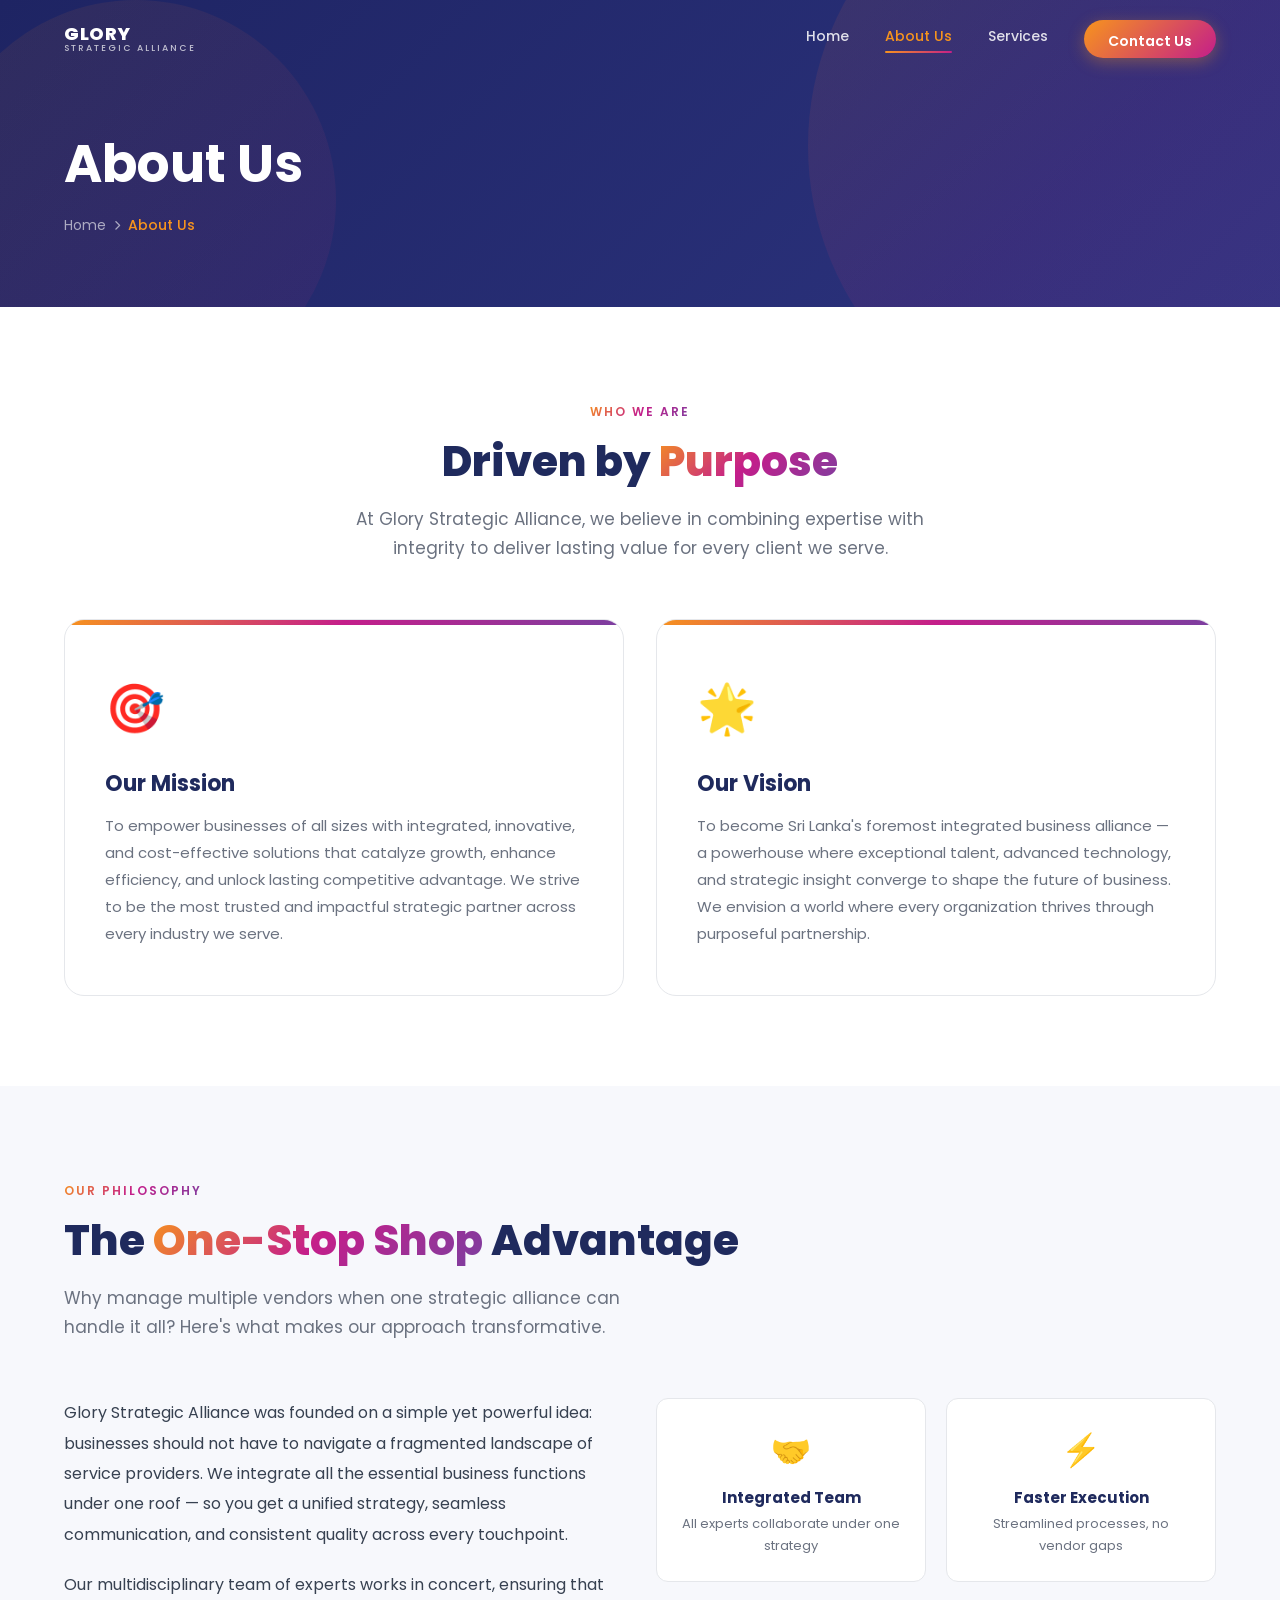
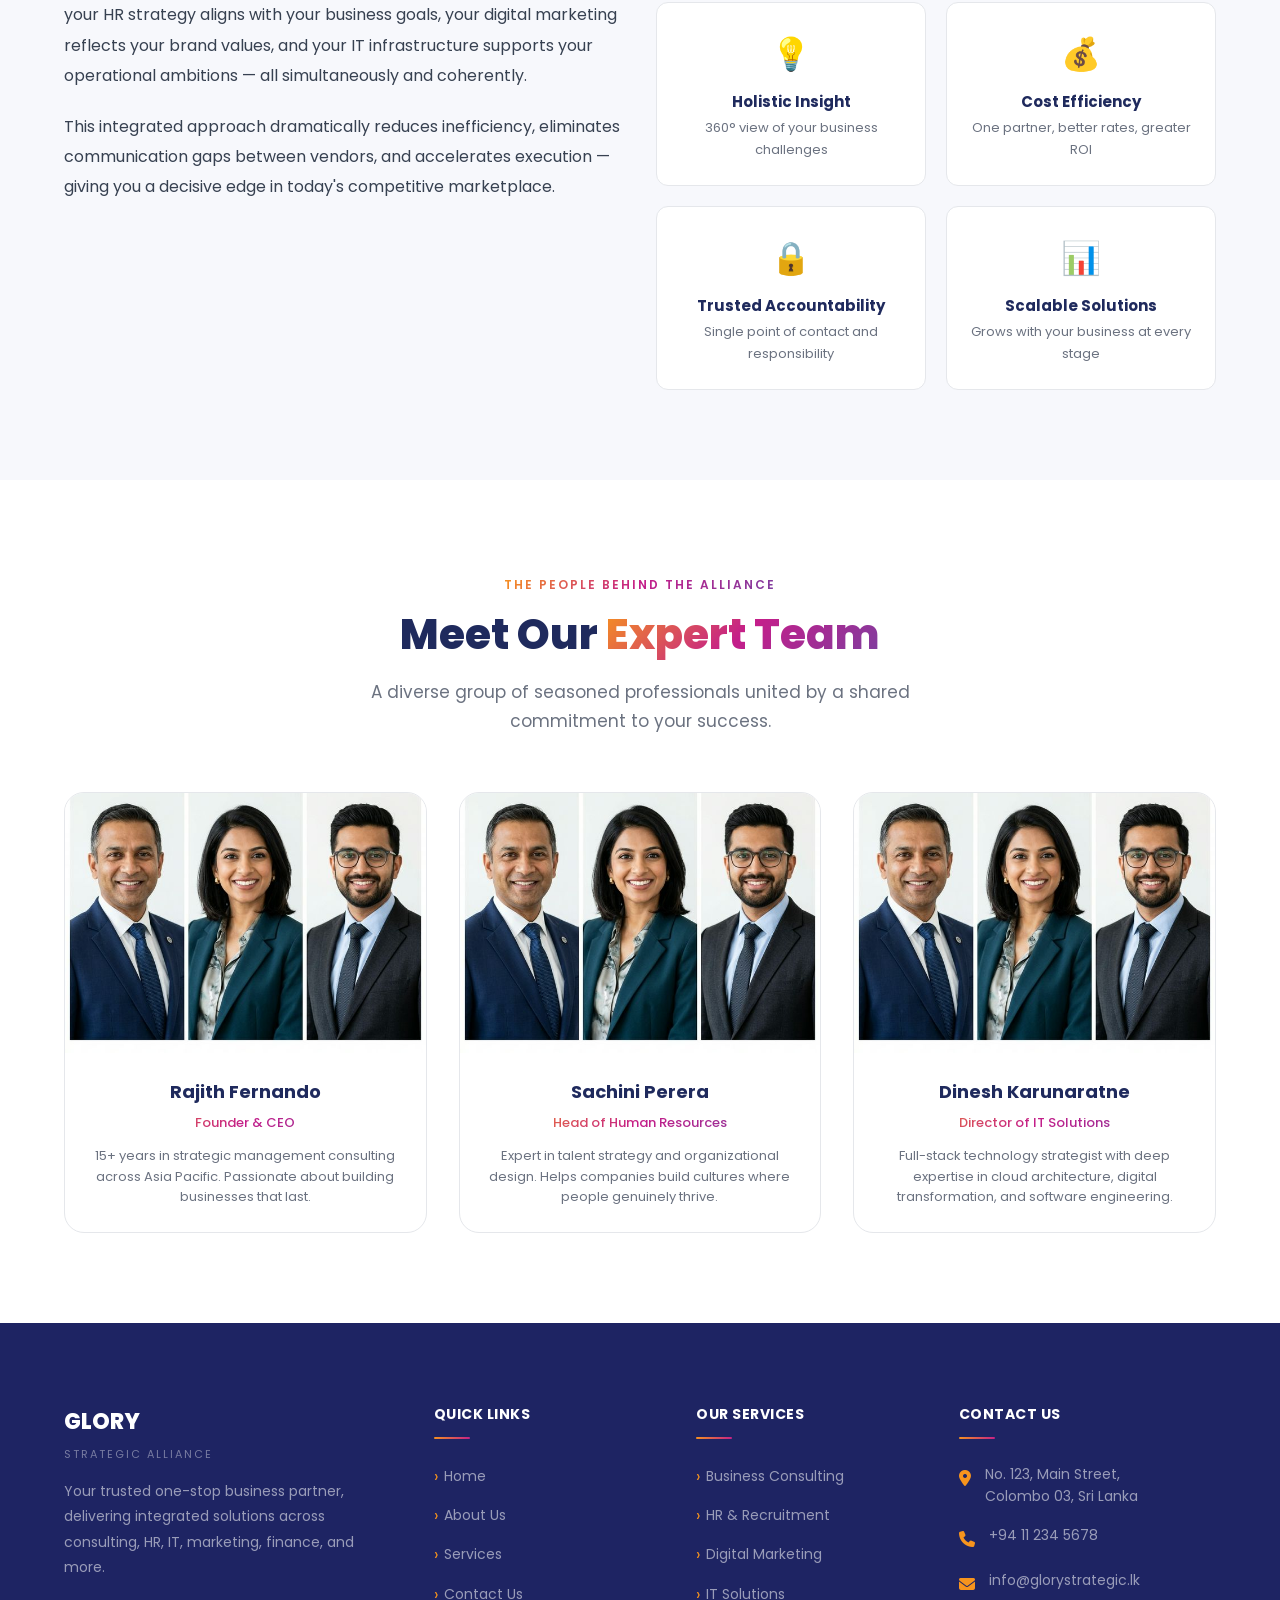
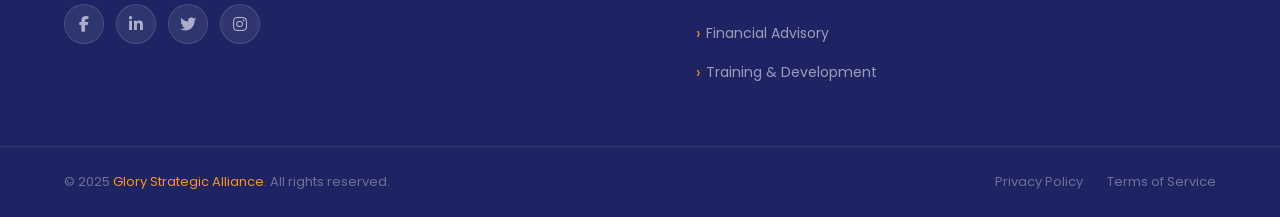
==== about.html @ f4d2fddb "feat: implement About Us page with team section and core philosophy breakdown" ====
<!DOCTYPE html>
<html lang="en">
<head>
  <meta charset="UTF-8" />
  <meta name="viewport" content="width=device-width, initial-scale=1.0" />
  <title>About Us — Glory Strategic Alliance</title>
  <meta name="description" content="Learn about Glory Strategic Alliance — our mission, vision, values, and the expert team driving your business forward." />
  <link rel="stylesheet" href="css/styles.css" />
  <link rel="stylesheet" href="https://cdnjs.cloudflare.com/ajax/libs/font-awesome/6.5.0/css/all.min.css" />
</head>
<body data-page="about">

  <!-- ========== NAVIGATION ========== -->
  <nav class="navbar scrolled" id="navbar">
    <div class="container navbar-inner">
      <a href="index.html" class="navbar-brand">
        <div class="brand-logo-text">
          <span class="brand-name">GLORY</span>
          <span class="brand-tagline">Strategic Alliance</span>
        </div>
      </a>
      <div class="nav-links">
        <a href="index.html">Home</a>
        <a href="about.html" class="active">About Us</a>
        <a href="services.html">Services</a>
        <a href="contact.html" class="nav-cta">Contact Us</a>
      </div>
      <button class="hamburger" id="hamburger" aria-label="Toggle menu" aria-expanded="false">
        <span></span><span></span><span></span>
      </button>
    </div>
  </nav>
  <nav class="mobile-nav" id="mobileNav">
    <a href="index.html">Home</a>
    <a href="about.html" class="active">About Us</a>
    <a href="services.html">Services</a>
    <a href="contact.html" class="nav-cta">Contact Us</a>
  </nav>
  <div class="nav-overlay" id="navOverlay"></div>

  <!-- ========== PAGE BANNER ========== -->
  <section class="page-banner">
    <div class="container page-banner-content">
      <h1>About Us</h1>
      <nav class="breadcrumb" aria-label="Breadcrumb">
        <a href="index.html">Home</a>
        <span class="sep"><i class="fas fa-chevron-right"></i></span>
        <span class="current">About Us</span>
      </nav>
    </div>
  </section>

  <!-- ========== MISSION & VISION ========== -->
  <section class="section">
    <div class="container">
      <div class="section-header centered reveal">
        <span class="section-tag">Who We Are</span>
        <h2 class="section-heading">Driven by <span>Purpose</span></h2>
        <p class="section-subtext">At Glory Strategic Alliance, we believe in combining expertise with integrity to deliver lasting value for every client we serve.</p>
      </div>
      <div class="mv-grid">
        <div class="mv-card reveal reveal-delay-1">
          <div class="mv-card-accent"></div>
          <div class="mv-icon">🎯</div>
          <h3>Our Mission</h3>
          <p>To empower businesses of all sizes with integrated, innovative, and cost-effective solutions that catalyze growth, enhance efficiency, and unlock lasting competitive advantage. We strive to be the most trusted and impactful strategic partner across every industry we serve.</p>
        </div>
        <div class="mv-card reveal reveal-delay-2">
          <div class="mv-card-accent"></div>
          <div class="mv-icon">🌟</div>
          <h3>Our Vision</h3>
          <p>To become Sri Lanka's foremost integrated business alliance — a powerhouse where exceptional talent, advanced technology, and strategic insight converge to shape the future of business. We envision a world where every organization thrives through purposeful partnership.</p>
        </div>
      </div>
    </div>
  </section>

  <!-- ========== ONE-STOP SHOP EXPANDED ========== -->
  <section class="section section-light">
    <div class="container">
      <div class="section-header reveal">
        <span class="section-tag">Our Philosophy</span>
        <h2 class="section-heading">The <span>One-Stop Shop</span> Advantage</h2>
        <p class="section-subtext">Why manage multiple vendors when one strategic alliance can handle it all? Here's what makes our approach transformative.</p>
      </div>
      <div style="display:grid; grid-template-columns:1fr 1fr; gap:32px; margin-top:0;">

        <!-- Column 1: Text -->
        <div class="reveal reveal-delay-1">
          <p style="font-size:16px; color:var(--text-body); line-height:1.9; margin-bottom:20px;">
            Glory Strategic Alliance was founded on a simple yet powerful idea: businesses should not have to navigate a fragmented landscape of service providers. We integrate all the essential business functions under one roof — so you get a unified strategy, seamless communication, and consistent quality across every touchpoint.
          </p>
          <p style="font-size:16px; color:var(--text-body); line-height:1.9; margin-bottom:20px;">
            Our multidisciplinary team of experts works in concert, ensuring that your HR strategy aligns with your business goals, your digital marketing reflects your brand values, and your IT infrastructure supports your operational ambitions — all simultaneously and coherently.
          </p>
          <p style="font-size:16px; color:var(--text-body); line-height:1.9;">
            This integrated approach dramatically reduces inefficiency, eliminates communication gaps between vendors, and accelerates execution — giving you a decisive edge in today's competitive marketplace.
          </p>
        </div>

        <!-- Column 2: Pillars grid -->
        <div style="display:grid; grid-template-columns:1fr 1fr; gap:20px;" class="reveal reveal-delay-2">
          <div style="background:var(--white); border-radius:var(--radius-md); padding:24px; border:1px solid var(--border); text-align:center;">
            <div style="font-size:32px; margin-bottom:10px;">🤝</div>
            <h4 style="font-size:15px; color:var(--text-dark); margin-bottom:6px;">Integrated Team</h4>
            <p style="font-size:13px; color:var(--mid-gray);">All experts collaborate under one strategy</p>
          </div>
          <div style="background:var(--white); border-radius:var(--radius-md); padding:24px; border:1px solid var(--border); text-align:center;">
            <div style="font-size:32px; margin-bottom:10px;">⚡</div>
            <h4 style="font-size:15px; color:var(--text-dark); margin-bottom:6px;">Faster Execution</h4>
            <p style="font-size:13px; color:var(--mid-gray);">Streamlined processes, no vendor gaps</p>
          </div>
          <div style="background:var(--white); border-radius:var(--radius-md); padding:24px; border:1px solid var(--border); text-align:center;">
            <div style="font-size:32px; margin-bottom:10px;">💡</div>
            <h4 style="font-size:15px; color:var(--text-dark); margin-bottom:6px;">Holistic Insight</h4>
            <p style="font-size:13px; color:var(--mid-gray);">360° view of your business challenges</p>
          </div>
          <div style="background:var(--white); border-radius:var(--radius-md); padding:24px; border:1px solid var(--border); text-align:center;">
            <div style="font-size:32px; margin-bottom:10px;">💰</div>
            <h4 style="font-size:15px; color:var(--text-dark); margin-bottom:6px;">Cost Efficiency</h4>
            <p style="font-size:13px; color:var(--mid-gray);">One partner, better rates, greater ROI</p>
          </div>
          <div style="background:var(--white); border-radius:var(--radius-md); padding:24px; border:1px solid var(--border); text-align:center;">
            <div style="font-size:32px; margin-bottom:10px;">🔒</div>
            <h4 style="font-size:15px; color:var(--text-dark); margin-bottom:6px;">Trusted Accountability</h4>
            <p style="font-size:13px; color:var(--mid-gray);">Single point of contact and responsibility</p>
          </div>
          <div style="background:var(--white); border-radius:var(--radius-md); padding:24px; border:1px solid var(--border); text-align:center;">
            <div style="font-size:32px; margin-bottom:10px;">📊</div>
            <h4 style="font-size:15px; color:var(--text-dark); margin-bottom:6px;">Scalable Solutions</h4>
            <p style="font-size:13px; color:var(--mid-gray);">Grows with your business at every stage</p>
          </div>
        </div>
      </div>
    </div>
  </section>

  <!-- ========== TEAM SECTION ========== -->
  <section class="section">
    <div class="container">
      <div class="section-header centered reveal">
        <span class="section-tag">The People Behind the Alliance</span>
        <h2 class="section-heading">Meet Our <span>Expert Team</span></h2>
        <p class="section-subtext">A diverse group of seasoned professionals united by a shared commitment to your success.</p>
      </div>
      <div class="team-grid">
        <div class="team-card reveal reveal-delay-1">
          <div class="team-photo-wrap">
            <img src="images/team-group.jpg" alt="Rajith Fernando — Founder & CEO" style="object-position: 0% center;" />
            <div class="team-overlay">
              <a href="#" class="team-social-link" aria-label="LinkedIn"><i class="fab fa-linkedin-in"></i></a>
              <a href="#" class="team-social-link" aria-label="Email"><i class="fas fa-envelope"></i></a>
            </div>
          </div>
          <div class="team-info">
            <div class="team-name">Rajith Fernando</div>
            <div class="team-role">Founder & CEO</div>
            <p class="team-bio">15+ years in strategic management consulting across Asia Pacific. Passionate about building businesses that last.</p>
          </div>
        </div>
        <div class="team-card reveal reveal-delay-2">
          <div class="team-photo-wrap">
            <img src="images/team-group.jpg" alt="Sachini Perera — Head of HR" style="object-position: 50% center;" />
            <div class="team-overlay">
              <a href="#" class="team-social-link" aria-label="LinkedIn"><i class="fab fa-linkedin-in"></i></a>
              <a href="#" class="team-social-link" aria-label="Email"><i class="fas fa-envelope"></i></a>
            </div>
          </div>
          <div class="team-info">
            <div class="team-name">Sachini Perera</div>
            <div class="team-role">Head of Human Resources</div>
            <p class="team-bio">Expert in talent strategy and organizational design. Helps companies build cultures where people genuinely thrive.</p>
          </div>
        </div>
        <div class="team-card reveal reveal-delay-3">
          <div class="team-photo-wrap">
            <img src="images/team-group.jpg" alt="Dinesh Karunaratne — IT Director" style="object-position: 100% center;" />
            <div class="team-overlay">
              <a href="#" class="team-social-link" aria-label="LinkedIn"><i class="fab fa-linkedin-in"></i></a>
              <a href="#" class="team-social-link" aria-label="Email"><i class="fas fa-envelope"></i></a>
            </div>
          </div>
          <div class="team-info">
            <div class="team-name">Dinesh Karunaratne</div>
            <div class="team-role">Director of IT Solutions</div>
            <p class="team-bio">Full-stack technology strategist with deep expertise in cloud architecture, digital transformation, and software engineering.</p>
          </div>
        </div>
      </div>
    </div>
  </section>

  <!-- ========== FOOTER ========== -->
  <footer class="footer">
    <div class="container">
      <div class="footer-grid">
        <div>
          <div class="footer-brand-name">GLORY</div>
          <div class="footer-brand-tag">Strategic Alliance</div>
          <p class="footer-about">Your trusted one-stop business partner, delivering integrated solutions across consulting, HR, IT, marketing, finance, and more.</p>
          <div class="footer-socials">
            <a href="#" class="social-icon" aria-label="Facebook"><i class="fab fa-facebook-f"></i></a>
            <a href="#" class="social-icon" aria-label="LinkedIn"><i class="fab fa-linkedin-in"></i></a>
            <a href="#" class="social-icon" aria-label="Twitter"><i class="fab fa-twitter"></i></a>
            <a href="#" class="social-icon" aria-label="Instagram"><i class="fab fa-instagram"></i></a>
          </div>
        </div>
        <div>
          <div class="footer-heading">Quick Links</div>
          <ul class="footer-links">
            <li><a href="index.html">Home</a></li>
            <li><a href="about.html">About Us</a></li>
            <li><a href="services.html">Services</a></li>
            <li><a href="contact.html">Contact Us</a></li>
          </ul>
        </div>
        <div>
          <div class="footer-heading">Our Services</div>
          <ul class="footer-links">
            <li><a href="services.html">Business Consulting</a></li>
            <li><a href="services.html">HR & Recruitment</a></li>
            <li><a href="services.html">Digital Marketing</a></li>
            <li><a href="services.html">IT Solutions</a></li>
            <li><a href="services.html">Financial Advisory</a></li>
            <li><a href="services.html">Training & Development</a></li>
          </ul>
        </div>
        <div>
          <div class="footer-heading">Contact Us</div>
          <div class="footer-contact-item">
            <span class="footer-contact-icon"><i class="fas fa-map-marker-alt"></i></span>
            <span class="footer-contact-text">No. 123, Main Street,<br>Colombo 03, Sri Lanka</span>
          </div>
          <div class="footer-contact-item">
            <span class="footer-contact-icon"><i class="fas fa-phone"></i></span>
            <span class="footer-contact-text"><a href="tel:+94112345678">+94 11 234 5678</a></span>
          </div>
          <div class="footer-contact-item">
            <span class="footer-contact-icon"><i class="fas fa-envelope"></i></span>
            <span class="footer-contact-text"><a href="mailto:info@glorystrategic.lk">info@glorystrategic.lk</a></span>
          </div>
        </div>
      </div>
    </div>
    <div class="footer-bottom">
      <div class="container" style="display:flex; width:100%; align-items:center; justify-content:space-between; flex-wrap:wrap; gap:12px;">
        <p class="footer-copy">&copy; 2025 <a href="index.html">Glory Strategic Alliance</a>. All rights reserved.</p>
        <div class="footer-bottom-links">
          <a href="#">Privacy Policy</a>
          <a href="#">Terms of Service</a>
        </div>
      </div>
    </div>
  </footer>

  <script src="js/main.js"></script>
</body>
</html>
---- css/styles.css ----
/* =============================================
   GLORY STRATEGIC ALLIANCE — Design System
   ============================================= */

/* --- Google Fonts Import --- */
@import url('https://fonts.googleapis.com/css2?family=Poppins:wght@300;400;500;600;700;800&display=swap');

/* --- CSS Custom Properties (Design Tokens) --- */
:root {
  --navy:       #2D3480;
  --deep-blue:  #1E2463;
  --orange:     #F7941D;
  --magenta:    #C41E8A;
  --purple:     #7B3FA0;
  --white:      #FFFFFF;
  --light-gray: #F7F8FC;
  --mid-gray:   #6B7280;
  --border:     #E5E7EB;
  --text-dark:  #1F2A5D;
  --text-body:  #374151;

  --gradient-brand: linear-gradient(135deg, #F7941D 0%, #C41E8A 50%, #7B3FA0 100%);
  --gradient-cta:   linear-gradient(135deg, #F7941D, #C41E8A);
  --gradient-dark:  linear-gradient(135deg, #1E2463, #2D3480);

  --shadow-sm:  0 2px 8px rgba(45, 52, 128, 0.08);
  --shadow-md:  0 8px 30px rgba(45, 52, 128, 0.12);
  --shadow-lg:  0 20px 60px rgba(45, 52, 128, 0.18);

  --radius-sm:  6px;
  --radius-md:  12px;
  --radius-lg:  20px;
  --radius-xl:  32px;

  --transition: all 0.3s ease;
  --font:       'Poppins', sans-serif;
}

/* --- Reset & Base --- */
*, *::before, *::after {
  box-sizing: border-box;
  margin: 0;
  padding: 0;
}

html {
  scroll-behavior: smooth;
}

body {
  font-family: var(--font);
  font-size: 16px;
  line-height: 1.7;
  color: var(--text-body);
  background: var(--white);
  overflow-x: hidden;
}

img {
  max-width: 100%;
  height: auto;
  display: block;
}

a {
  text-decoration: none;
  color: inherit;
  transition: var(--transition);
}

ul {
  list-style: none;
}

h1, h2, h3, h4, h5 {
  font-weight: 700;
  color: var(--text-dark);
  line-height: 1.3;
}

/* --- Layout Utilities --- */
.container {
  max-width: 1200px;
  margin: 0 auto;
  padding: 0 24px;
}

.section {
  padding: 90px 0;
}

.section-sm {
  padding: 60px 0;
}

.section-dark {
  background: var(--deep-blue);
  color: var(--white);
}

.section-light {
  background: var(--light-gray);
}

/* --- Section Headings --- */
.section-tag {
  display: inline-block;
  font-size: 12px;
  font-weight: 600;
  letter-spacing: 2px;
  text-transform: uppercase;
  background: var(--gradient-brand);
  -webkit-background-clip: text;
  -webkit-text-fill-color: transparent;
  background-clip: text;
  margin-bottom: 12px;
}

.section-heading {
  font-size: clamp(28px, 4vw, 42px);
  font-weight: 800;
  color: var(--text-dark);
  margin-bottom: 16px;
}

.section-heading span {
  background: var(--gradient-brand);
  -webkit-background-clip: text;
  -webkit-text-fill-color: transparent;
  background-clip: text;
}

.section-subtext {
  font-size: 17px;
  color: var(--mid-gray);
  max-width: 600px;
}

.section-header {
  margin-bottom: 56px;
}

.section-header.centered {
  text-align: center;
}

.section-header.centered .section-subtext {
  margin: 0 auto;
}

/* --- Buttons --- */
.btn {
  display: inline-flex;
  align-items: center;
  gap: 8px;
  padding: 14px 32px;
  border-radius: 50px;
  font-family: var(--font);
  font-size: 15px;
  font-weight: 600;
  cursor: pointer;
  border: 2px solid transparent;
  transition: var(--transition);
  white-space: nowrap;
}

.btn-primary {
  background: var(--gradient-cta);
  color: var(--white);
  box-shadow: 0 4px 20px rgba(247, 148, 29, 0.4);
}

.btn-primary:hover {
  transform: translateY(-2px);
  box-shadow: 0 8px 30px rgba(247, 148, 29, 0.5);
  color: var(--white);
}

.btn-outline {
  background: transparent;
  color: var(--white);
  border-color: rgba(255,255,255,0.6);
}

.btn-outline:hover {
  background: var(--white);
  color: var(--navy);
  border-color: var(--white);
}

.btn-outline-dark {
  background: transparent;
  color: var(--navy);
  border-color: var(--navy);
}

.btn-outline-dark:hover {
  background: var(--navy);
  color: var(--white);
}

.btn-sm {
  padding: 10px 22px;
  font-size: 13px;
}

/* =============================================
   NAVIGATION
   ============================================= */
.navbar {
  position: fixed;
  top: 0;
  left: 0;
  right: 0;
  z-index: 1000;
  padding: 20px 0;
  transition: var(--transition);
  background: transparent;
}

.navbar.scrolled {
  background: var(--white);
  padding: 14px 0;
  box-shadow: var(--shadow-md);
}

.navbar-inner {
  display: flex;
  align-items: center;
  justify-content: space-between;
}

.navbar-brand {
  display: flex;
  align-items: center;
  gap: 12px;
}

.brand-logo {
  height: 48px;
  width: auto;
}

.brand-logo-text {
  display: flex;
  flex-direction: column;
  line-height: 1.1;
}

.brand-name {
  font-size: 18px;
  font-weight: 800;
  color: var(--white);
  letter-spacing: 0.5px;
  transition: var(--transition);
}

.navbar.scrolled .brand-name {
  color: var(--navy);
}

.brand-tagline {
  font-size: 9px;
  font-weight: 500;
  letter-spacing: 2px;
  text-transform: uppercase;
  color: rgba(255,255,255,0.7);
  transition: var(--transition);
}

.navbar.scrolled .brand-tagline {
  color: var(--mid-gray);
}

.nav-links {
  display: flex;
  align-items: center;
  gap: 36px;
}

.nav-links a {
  font-size: 14px;
  font-weight: 500;
  color: rgba(255,255,255,0.85);
  position: relative;
  padding-bottom: 4px;
}

.navbar.scrolled .nav-links a {
  color: var(--text-body);
}

.nav-links a::after {
  content: '';
  position: absolute;
  bottom: 0;
  left: 0;
  width: 0;
  height: 2px;
  background: var(--gradient-cta);
  border-radius: 2px;
  transition: var(--transition);
}

.nav-links a:hover::after,
.nav-links a.active::after {
  width: 100%;
}

.nav-links a:hover,
.nav-links a.active {
  color: var(--orange);
}

.navbar.scrolled .nav-links a:hover,
.navbar.scrolled .nav-links a.active {
  color: var(--orange);
}

.nav-cta {
  background: var(--gradient-cta);
  color: var(--white) !important;
  padding: 10px 24px;
  border-radius: 50px;
  font-weight: 600 !important;
  box-shadow: 0 4px 16px rgba(247,148,29,0.35);
}

.nav-cta:hover {
  transform: translateY(-1px);
  box-shadow: 0 6px 20px rgba(247,148,29,0.5);
  color: var(--white) !important;
}

.nav-cta::after {
  display: none !important;
}

/* Hamburger */
.hamburger {
  display: none;
  flex-direction: column;
  gap: 5px;
  cursor: pointer;
  padding: 4px;
  background: none;
  border: none;
}

.hamburger span {
  display: block;
  width: 26px;
  height: 2px;
  background: var(--white);
  border-radius: 2px;
  transition: var(--transition);
}

.navbar.scrolled .hamburger span {
  background: var(--navy);
}

.hamburger.open span:nth-child(1) { transform: translateY(7px) rotate(45deg); }
.hamburger.open span:nth-child(2) { opacity: 0; }
.hamburger.open span:nth-child(3) { transform: translateY(-7px) rotate(-45deg); }

/* Mobile Nav Drawer */
.mobile-nav {
  position: fixed;
  top: 0;
  right: -100%;
  width: min(320px, 85vw);
  height: 100vh;
  background: var(--white);
  box-shadow: -8px 0 40px rgba(0,0,0,0.15);
  z-index: 999;
  transition: right 0.4s cubic-bezier(0.23, 1, 0.32, 1);
  display: flex;
  flex-direction: column;
  padding: 80px 32px 40px;
  gap: 28px;
}

.mobile-nav.open {
  right: 0;
}

.mobile-nav a {
  font-size: 18px;
  font-weight: 600;
  color: var(--text-dark);
  padding-bottom: 16px;
  border-bottom: 1px solid var(--border);
}

.mobile-nav a:hover,
.mobile-nav a.active {
  color: var(--orange);
}

.mobile-nav .nav-cta {
  border: none;
  box-shadow: none;
  padding: 14px 24px;
  border-radius: 50px;
  text-align: center;
}

.nav-overlay {
  position: fixed;
  inset: 0;
  background: rgba(0,0,0,0.5);
  z-index: 998;
  opacity: 0;
  visibility: hidden;
  transition: var(--transition);
}

.nav-overlay.open {
  opacity: 1;
  visibility: visible;
}

/* =============================================
   PAGE BANNER (Inner Pages)
   ============================================= */
.page-banner {
  background: var(--gradient-dark);
  padding: 130px 0 70px;
  position: relative;
  overflow: hidden;
}

.page-banner::before {
  content: '';
  position: absolute;
  top: -50%;
  right: -10%;
  width: 600px;
  height: 600px;
  background: var(--gradient-brand);
  border-radius: 50%;
  opacity: 0.1;
}

.page-banner::after {
  content: '';
  position: absolute;
  bottom: -30%;
  left: -5%;
  width: 400px;
  height: 400px;
  background: var(--gradient-cta);
  border-radius: 50%;
  opacity: 0.08;
}

.page-banner-content {
  position: relative;
  z-index: 1;
}

.page-banner h1 {
  font-size: clamp(32px, 5vw, 52px);
  color: var(--white);
  margin-bottom: 16px;
}

.breadcrumb {
  display: flex;
  align-items: center;
  gap: 8px;
  font-size: 14px;
  color: rgba(255,255,255,0.6);
}

.breadcrumb a {
  color: rgba(255,255,255,0.6);
}

.breadcrumb a:hover {
  color: var(--orange);
}

.breadcrumb .sep {
  font-size: 10px;
}

.breadcrumb .current {
  color: var(--orange);
  font-weight: 500;
}

/* =============================================
   HERO SECTION
   ============================================= */
.hero {
  position: relative;
  min-height: 100vh;
  display: flex;
  align-items: center;
  overflow: hidden;
  background: var(--deep-blue);
}

.hero-bg {
  position: absolute;
  inset: 0;
  background-image: url('../images/hero-bg.jpg');
  background-size: cover;
  background-position: center;
  opacity: 0.25;
}

.hero-overlay {
  position: absolute;
  inset: 0;
  background: linear-gradient(135deg, rgba(30,36,99,0.97) 0%, rgba(45,52,128,0.85) 50%, rgba(123,63,160,0.7) 100%);
}

.hero-shapes {
  position: absolute;
  inset: 0;
  overflow: hidden;
}

.hero-shape {
  position: absolute;
  border-radius: 50%;
  filter: blur(80px);
  opacity: 0.15;
  animation: floatShape 10s ease-in-out infinite;
}

.hero-shape-1 {
  width: 500px;
  height: 500px;
  background: var(--orange);
  top: -100px;
  right: 5%;
  animation-delay: 0s;
}

.hero-shape-2 {
  width: 350px;
  height: 350px;
  background: var(--magenta);
  bottom: -50px;
  right: 20%;
  animation-delay: 3s;
}

.hero-shape-3 {
  width: 250px;
  height: 250px;
  background: var(--purple);
  top: 30%;
  left: -50px;
  animation-delay: 6s;
}

@keyframes floatShape {
  0%, 100% { transform: translateY(0) scale(1); }
  50% { transform: translateY(-30px) scale(1.05); }
}

.hero-content {
  position: relative;
  z-index: 2;
  max-width: 700px;
}

.hero-badge {
  display: inline-flex;
  align-items: center;
  gap: 8px;
  background: rgba(255,255,255,0.1);
  border: 1px solid rgba(255,255,255,0.2);
  backdrop-filter: blur(10px);
  color: var(--white);
  padding: 8px 20px;
  border-radius: 50px;
  font-size: 13px;
  font-weight: 500;
  letter-spacing: 1px;
  text-transform: uppercase;
  margin-bottom: 24px;
}

.hero-badge-dot {
  width: 8px;
  height: 8px;
  border-radius: 50%;
  background: var(--orange);
  animation: pulse 2s infinite;
}

@keyframes pulse {
  0%, 100% { opacity: 1; transform: scale(1); }
  50% { opacity: 0.5; transform: scale(1.5); }
}

.hero h1 {
  font-size: clamp(36px, 5vw, 64px);
  font-weight: 800;
  color: var(--white);
  line-height: 1.15;
  margin-bottom: 24px;
}

.hero h1 .highlight {
  background: var(--gradient-brand);
  -webkit-background-clip: text;
  -webkit-text-fill-color: transparent;
  background-clip: text;
}

.hero-description {
  font-size: 18px;
  color: rgba(255,255,255,0.75);
  margin-bottom: 42px;
  max-width: 560px;
  line-height: 1.8;
}

.hero-ctas {
  display: flex;
  gap: 16px;
  flex-wrap: wrap;
}

.hero-stats {
  display: flex;
  gap: 48px;
  margin-top: 64px;
  padding-top: 40px;
  border-top: 1px solid rgba(255,255,255,0.12);
  flex-wrap: wrap;
}

.hero-stat-number {
  font-size: 36px;
  font-weight: 800;
  background: var(--gradient-brand);
  -webkit-background-clip: text;
  -webkit-text-fill-color: transparent;
  background-clip: text;
  line-height: 1;
  margin-bottom: 4px;
}

.hero-stat-label {
  font-size: 13px;
  color: rgba(255,255,255,0.55);
  font-weight: 400;
}

/* =============================================
   CLIENT SLIDER
   ============================================= */
.clients-section {
  padding: 40px 0;
  background: var(--white);
  border-top: 1px solid var(--border);
  border-bottom: 1px solid var(--border);
}

.clients-label {
  text-align: center;
  font-size: 12px;
  font-weight: 600;
  letter-spacing: 2px;
  text-transform: uppercase;
  color: var(--mid-gray);
  margin-bottom: 28px;
}

.slider-track-wrapper {
  overflow: hidden;
  position: relative;
}

.slider-track-wrapper::before,
.slider-track-wrapper::after {
  content: '';
  position: absolute;
  top: 0;
  bottom: 0;
  width: 80px;
  z-index: 2;
}

.slider-track-wrapper::before {
  left: 0;
  background: linear-gradient(to right, var(--white), transparent);
}

.slider-track-wrapper::after {
  right: 0;
  background: linear-gradient(to left, var(--white), transparent);
}

.slider-track {
  display: flex;
  gap: 60px;
  animation: marquee 30s linear infinite;
  width: max-content;
}

.slider-track:hover {
  animation-play-state: paused;
}

@keyframes marquee {
  0% { transform: translateX(0); }
  100% { transform: translateX(-50%); }
}

.client-logo {
  width: 140px;
  height: 60px;
  display: flex;
  align-items: center;
  justify-content: center;
  background: var(--light-gray);
  border-radius: var(--radius-md);
  padding: 12px 20px;
  flex-shrink: 0;
  font-size: 14px;
  font-weight: 600;
  color: var(--mid-gray);
  letter-spacing: 0.5px;
  transition: var(--transition);
  border: 1px solid var(--border);
}

.client-logo:hover {
  background: var(--gradient-brand);
  color: var(--white);
  border-color: transparent;
  transform: translateY(-3px);
  box-shadow: var(--shadow-md);
}

/* =============================================
   ONE-STOP SHOP SECTION
   ============================================= */
.onestop-grid {
  display: grid;
  grid-template-columns: repeat(2, 1fr);
  gap: 32px;
}

.onestop-card {
  background: var(--white);
  border: 1px solid var(--border);
  border-radius: var(--radius-lg);
  padding: 40px;
  display: flex;
  gap: 24px;
  transition: var(--transition);
  position: relative;
  overflow: hidden;
}

.onestop-card::before {
  content: '';
  position: absolute;
  top: 0;
  left: 0;
  right: 0;
  height: 4px;
  background: var(--gradient-brand);
  transform: scaleX(0);
  transform-origin: left;
  transition: transform 0.4s ease;
}

.onestop-card:hover::before {
  transform: scaleX(1);
}

.onestop-card:hover {
  transform: translateY(-4px);
  box-shadow: var(--shadow-lg);
  border-color: transparent;
}

.onestop-icon {
  width: 60px;
  height: 60px;
  border-radius: var(--radius-md);
  background: var(--gradient-brand);
  display: flex;
  align-items: center;
  justify-content: center;
  font-size: 24px;
  flex-shrink: 0;
  box-shadow: 0 8px 20px rgba(247,148,29,0.3);
}

.onestop-body h3 {
  font-size: 18px;
  color: var(--text-dark);
  margin-bottom: 10px;
}

.onestop-body p {
  font-size: 14px;
  color: var(--mid-gray);
  line-height: 1.7;
}

/* =============================================
   SERVICES PREVIEW CARDS
   ============================================= */
.services-grid {
  display: grid;
  grid-template-columns: repeat(3, 1fr);
  gap: 28px;
}

.service-card {
  background: var(--white);
  border-radius: var(--radius-lg);
  padding: 36px 28px;
  text-align: center;
  border: 1px solid var(--border);
  transition: var(--transition);
  position: relative;
  overflow: hidden;
}

.service-card:hover {
  transform: translateY(-6px);
  box-shadow: var(--shadow-lg);
  border-color: transparent;
}

.service-icon-wrap {
  width: 72px;
  height: 72px;
  border-radius: 50%;
  background: var(--gradient-brand);
  display: flex;
  align-items: center;
  justify-content: center;
  font-size: 28px;
  margin: 0 auto 24px;
  box-shadow: 0 8px 20px rgba(196,30,138,0.25);
  transition: var(--transition);
}

.service-card:hover .service-icon-wrap {
  transform: scale(1.1) rotate(5deg);
  box-shadow: 0 12px 30px rgba(196,30,138,0.4);
}

.service-card h3 {
  font-size: 18px;
  color: var(--text-dark);
  margin-bottom: 12px;
}

.service-card p {
  font-size: 14px;
  color: var(--mid-gray);
  line-height: 1.7;
  margin-bottom: 20px;
}

.service-link {
  font-size: 13px;
  font-weight: 600;
  background: var(--gradient-brand);
  -webkit-background-clip: text;
  -webkit-text-fill-color: transparent;
  background-clip: text;
  display: inline-flex;
  align-items: center;
  gap: 6px;
}

.service-link:hover {
  gap: 10px;
}

/* =============================================
   FULL SERVICES PAGE
   ============================================= */
.services-full-grid {
  display: grid;
  grid-template-columns: repeat(2, 1fr);
  gap: 28px;
}

.service-full-card {
  background: var(--white);
  border: 1px solid var(--border);
  border-radius: var(--radius-lg);
  padding: 36px;
  transition: var(--transition);
  display: flex;
  flex-direction: column;
  gap: 20px;
}

.service-full-card:hover {
  transform: translateY(-4px);
  box-shadow: var(--shadow-lg);
  border-color: var(--orange);
}

.service-full-header {
  display: flex;
  align-items: flex-start;
  gap: 20px;
}

.service-full-icon {
  width: 64px;
  height: 64px;
  border-radius: var(--radius-md);
  background: var(--gradient-brand);
  display: flex;
  align-items: center;
  justify-content: center;
  font-size: 26px;
  flex-shrink: 0;
  box-shadow: 0 6px 16px rgba(196,30,138,0.25);
}

.service-full-header-text h3 {
  font-size: 19px;
  color: var(--text-dark);
  margin-bottom: 6px;
}

.service-full-header-text p {
  font-size: 14px;
  color: var(--mid-gray);
  line-height: 1.6;
}

.service-full-list {
  display: flex;
  flex-direction: column;
  gap: 10px;
}

.service-full-list li {
  display: flex;
  align-items: center;
  gap: 10px;
  font-size: 14px;
  color: var(--text-body);
}

.service-full-list li::before {
  content: '✦';
  font-size: 10px;
  background: var(--gradient-brand);
  -webkit-background-clip: text;
  -webkit-text-fill-color: transparent;
  background-clip: text;
  flex-shrink: 0;
}

.service-cta-wrap {
  margin-top: auto;
}

/* =============================================
   TEAM SECTION
   ============================================= */
.team-grid {
  display: grid;
  grid-template-columns: repeat(3, 1fr);
  gap: 32px;
}

.team-card {
  background: var(--white);
  border-radius: var(--radius-lg);
  overflow: hidden;
  border: 1px solid var(--border);
  transition: var(--transition);
  text-align: center;
}

.team-card:hover {
  transform: translateY(-6px);
  box-shadow: var(--shadow-lg);
  border-color: transparent;
}

.team-photo-wrap {
  position: relative;
  overflow: hidden;
  height: 260px;
}

.team-photo-wrap img {
  width: 100%;
  height: 100%;
  object-fit: cover;
  object-position: top center;
  transition: transform 0.5s ease;
}

.team-card:hover .team-photo-wrap img {
  transform: scale(1.06);
}

.team-overlay {
  position: absolute;
  inset: 0;
  background: var(--gradient-brand);
  opacity: 0;
  transition: var(--transition);
  display: flex;
  align-items: center;
  justify-content: center;
  gap: 16px;
}

.team-card:hover .team-overlay {
  opacity: 0.9;
}

.team-social-link {
  width: 44px;
  height: 44px;
  border-radius: 50%;
  background: var(--white);
  display: flex;
  align-items: center;
  justify-content: center;
  color: var(--navy);
  font-size: 18px;
  transform: translateY(20px);
  transition: var(--transition);
}

.team-card:hover .team-social-link {
  transform: translateY(0);
}

.team-info {
  padding: 24px;
}

.team-name {
  font-size: 18px;
  font-weight: 700;
  color: var(--text-dark);
  margin-bottom: 4px;
}

.team-role {
  font-size: 13px;
  font-weight: 500;
  background: var(--gradient-brand);
  -webkit-background-clip: text;
  -webkit-text-fill-color: transparent;
  background-clip: text;
  margin-bottom: 12px;
}

.team-bio {
  font-size: 13px;
  color: var(--mid-gray);
  line-height: 1.6;
}

/* =============================================
   MISSION / VISION
   ============================================= */
.mv-grid {
  display: grid;
  grid-template-columns: 1fr 1fr;
  gap: 32px;
}

.mv-card {
  background: var(--white);
  border-radius: var(--radius-lg);
  padding: 48px 40px;
  position: relative;
  overflow: hidden;
  border: 1px solid var(--border);
  transition: var(--transition);
}

.mv-card:hover {
  box-shadow: var(--shadow-lg);
  border-color: transparent;
}

.mv-card-accent {
  position: absolute;
  top: 0;
  left: 0;
  right: 0;
  height: 5px;
  background: var(--gradient-brand);
}

.mv-icon {
  font-size: 48px;
  margin-bottom: 20px;
}

.mv-card h3 {
  font-size: 22px;
  margin-bottom: 14px;
}

.mv-card p {
  font-size: 15px;
  color: var(--mid-gray);
  line-height: 1.8;
}

/* =============================================
   CONTACT PAGE
   ============================================= */
.contact-grid {
  display: grid;
  grid-template-columns: 1fr 1.6fr;
  gap: 48px;
  align-items: start;
}

.contact-info-card {
  background: var(--gradient-dark);
  border-radius: var(--radius-lg);
  padding: 48px 40px;
  color: var(--white);
  position: relative;
  overflow: hidden;
}

.contact-info-card::before {
  content: '';
  position: absolute;
  bottom: -60px;
  right: -60px;
  width: 250px;
  height: 250px;
  background: var(--gradient-brand);
  border-radius: 50%;
  opacity: 0.12;
}

.contact-info-heading {
  font-size: 26px;
  color: var(--white);
  margin-bottom: 8px;
}

.contact-info-sub {
  font-size: 14px;
  color: rgba(255,255,255,0.6);
  margin-bottom: 40px;
}

.contact-detail-item {
  display: flex;
  align-items: flex-start;
  gap: 20px;
  margin-bottom: 32px;
}

.contact-detail-icon {
  width: 48px;
  height: 48px;
  border-radius: var(--radius-sm);
  background: rgba(255,255,255,0.1);
  display: flex;
  align-items: center;
  justify-content: center;
  font-size: 20px;
  flex-shrink: 0;
  border: 1px solid rgba(255,255,255,0.15);
}

.contact-detail-text .label {
  font-size: 11px;
  font-weight: 600;
  letter-spacing: 1.5px;
  text-transform: uppercase;
  color: var(--orange);
  margin-bottom: 4px;
}

.contact-detail-text p {
  font-size: 15px;
  color: rgba(255,255,255,0.85);
  line-height: 1.6;
}

/* Contact Form */
.contact-form-card {
  background: var(--white);
  border-radius: var(--radius-lg);
  padding: 48px 40px;
  border: 1px solid var(--border);
  box-shadow: var(--shadow-md);
}

.form-heading {
  font-size: 24px;
  font-weight: 700;
  color: var(--text-dark);
  margin-bottom: 8px;
}

.form-sub {
  font-size: 14px;
  color: var(--mid-gray);
  margin-bottom: 32px;
}

.form-group {
  margin-bottom: 24px;
}

.form-row {
  display: grid;
  grid-template-columns: 1fr 1fr;
  gap: 20px;
}

.form-group label {
  display: block;
  font-size: 13px;
  font-weight: 600;
  color: var(--text-dark);
  margin-bottom: 8px;
}

.form-group input,
.form-group select,
.form-group textarea {
  width: 100%;
  padding: 14px 18px;
  border: 1.5px solid var(--border);
  border-radius: var(--radius-sm);
  font-family: var(--font);
  font-size: 14px;
  color: var(--text-body);
  background: var(--white);
  transition: var(--transition);
  outline: none;
}

.form-group input:focus,
.form-group select:focus,
.form-group textarea:focus {
  border-color: var(--orange);
  box-shadow: 0 0 0 3px rgba(247,148,29,0.12);
}

.form-group textarea {
  height: 140px;
  resize: vertical;
}

.form-status {
  margin-top: 16px;
  padding: 14px 20px;
  border-radius: var(--radius-sm);
  font-size: 14px;
  font-weight: 500;
  display: none;
}

.form-status.success {
  background: #ECFDF5;
  color: #065F46;
  border: 1px solid #A7F3D0;
  display: block;
}

.form-status.error {
  background: #FEF2F2;
  color: #991B1B;
  border: 1px solid #FECACA;
  display: block;
}

/* Map */
.map-section {
  padding: 60px 0 0;
}

.map-wrapper {
  border-radius: var(--radius-lg);
  overflow: hidden;
  box-shadow: var(--shadow-md);
  border: 1px solid var(--border);
}

.map-wrapper iframe {
  display: block;
  width: 100%;
  height: 420px;
  border: none;
}

/* =============================================
   FOOTER
   ============================================= */
.footer {
  background: var(--deep-blue);
  padding: 80px 0 0;
}

.footer-grid {
  display: grid;
  grid-template-columns: 1.5fr 1fr 1fr 1.2fr;
  gap: 48px;
  padding-bottom: 60px;
}

.footer-brand-name {
  font-size: 22px;
  font-weight: 800;
  color: var(--white);
  margin-bottom: 4px;
}

.footer-brand-tag {
  font-size: 11px;
  letter-spacing: 2px;
  text-transform: uppercase;
  color: rgba(255,255,255,0.4);
  margin-bottom: 16px;
}

.footer-about {
  font-size: 14px;
  color: rgba(255,255,255,0.55);
  line-height: 1.8;
  margin-bottom: 24px;
}

.footer-socials {
  display: flex;
  gap: 12px;
}

.social-icon {
  width: 40px;
  height: 40px;
  border-radius: 50%;
  background: rgba(255,255,255,0.08);
  border: 1px solid rgba(255,255,255,0.12);
  display: flex;
  align-items: center;
  justify-content: center;
  color: rgba(255,255,255,0.6);
  font-size: 16px;
  transition: var(--transition);
}

.social-icon:hover {
  background: var(--gradient-cta);
  border-color: transparent;
  color: var(--white);
  transform: translateY(-3px);
}

.footer-heading {
  font-size: 14px;
  font-weight: 700;
  color: var(--white);
  letter-spacing: 0.5px;
  text-transform: uppercase;
  margin-bottom: 24px;
  position: relative;
  padding-bottom: 12px;
}

.footer-heading::after {
  content: '';
  position: absolute;
  bottom: 0;
  left: 0;
  width: 36px;
  height: 2px;
  background: var(--gradient-cta);
  border-radius: 2px;
}

.footer-links {
  display: flex;
  flex-direction: column;
  gap: 12px;
}

.footer-links a {
  font-size: 14px;
  color: rgba(255,255,255,0.55);
  display: inline-flex;
  align-items: center;
  gap: 6px;
}

.footer-links a::before {
  content: '›';
  color: var(--orange);
  font-size: 16px;
  line-height: 1;
}

.footer-links a:hover {
  color: var(--orange);
  padding-left: 4px;
}

.footer-contact-item {
  display: flex;
  align-items: flex-start;
  gap: 14px;
  margin-bottom: 16px;
}

.footer-contact-icon {
  font-size: 16px;
  color: var(--orange);
  margin-top: 2px;
  flex-shrink: 0;
}

.footer-contact-text {
  font-size: 14px;
  color: rgba(255,255,255,0.55);
  line-height: 1.6;
}

.footer-contact-text a {
  color: rgba(255,255,255,0.55);
}

.footer-contact-text a:hover {
  color: var(--orange);
}

.footer-bottom {
  border-top: 1px solid rgba(255,255,255,0.08);
  padding: 24px 0;
  display: flex;
  align-items: center;
  justify-content: space-between;
  flex-wrap: wrap;
  gap: 12px;
}

.footer-copy {
  font-size: 13px;
  color: rgba(255,255,255,0.35);
}

.footer-copy a {
  color: var(--orange);
}

.footer-bottom-links {
  display: flex;
  gap: 24px;
}

.footer-bottom-links a {
  font-size: 13px;
  color: rgba(255,255,255,0.35);
}

.footer-bottom-links a:hover {
  color: var(--orange);
}

/* =============================================
   SCROLL REVEAL ANIMATIONS
   ============================================= */
.reveal {
  opacity: 0;
  transform: translateY(30px);
  transition: opacity 0.7s ease, transform 0.7s ease;
}

.reveal.visible {
  opacity: 1;
  transform: translateY(0);
}

.reveal-delay-1 { transition-delay: 0.1s; }
.reveal-delay-2 { transition-delay: 0.2s; }
.reveal-delay-3 { transition-delay: 0.3s; }
.reveal-delay-4 { transition-delay: 0.4s; }
.reveal-delay-5 { transition-delay: 0.5s; }

/* =============================================
   RESPONSIVE
   ============================================= */
@media (max-width: 1024px) {
  .services-grid    { grid-template-columns: repeat(2, 1fr); }
  .footer-grid      { grid-template-columns: 1fr 1fr; }
}

@media (max-width: 768px) {
  .nav-links        { display: none; }
  .hamburger        { display: flex; }

  .section          { padding: 64px 0; }

  .hero h1          { font-size: 36px; }
  .hero-description { font-size: 16px; }

  .onestop-grid     { grid-template-columns: 1fr; }
  .services-grid    { grid-template-columns: 1fr; }
  .services-full-grid { grid-template-columns: 1fr; }
  .team-grid        { grid-template-columns: 1fr 1fr; }
  .mv-grid          { grid-template-columns: 1fr; }
  .contact-grid     { grid-template-columns: 1fr; }

  .footer-grid      { grid-template-columns: 1fr; gap: 36px; }
  .footer-bottom    { text-align: center; justify-content: center; }

  .hero-stats       { gap: 28px; }
  .form-row         { grid-template-columns: 1fr; }

  .page-banner      { padding: 110px 0 56px; }

  .contact-info-card { padding: 36px 28px; }
  .contact-form-card { padding: 36px 28px; }
}

@media (max-width: 480px) {
  .team-grid        { grid-template-columns: 1fr; }
  .hero-ctas        { flex-direction: column; }
  .hero-ctas .btn   { width: 100%; justify-content: center; }
  .hero-stats       { flex-direction: column; gap: 20px; }
  .container        { padding: 0 16px; }
}
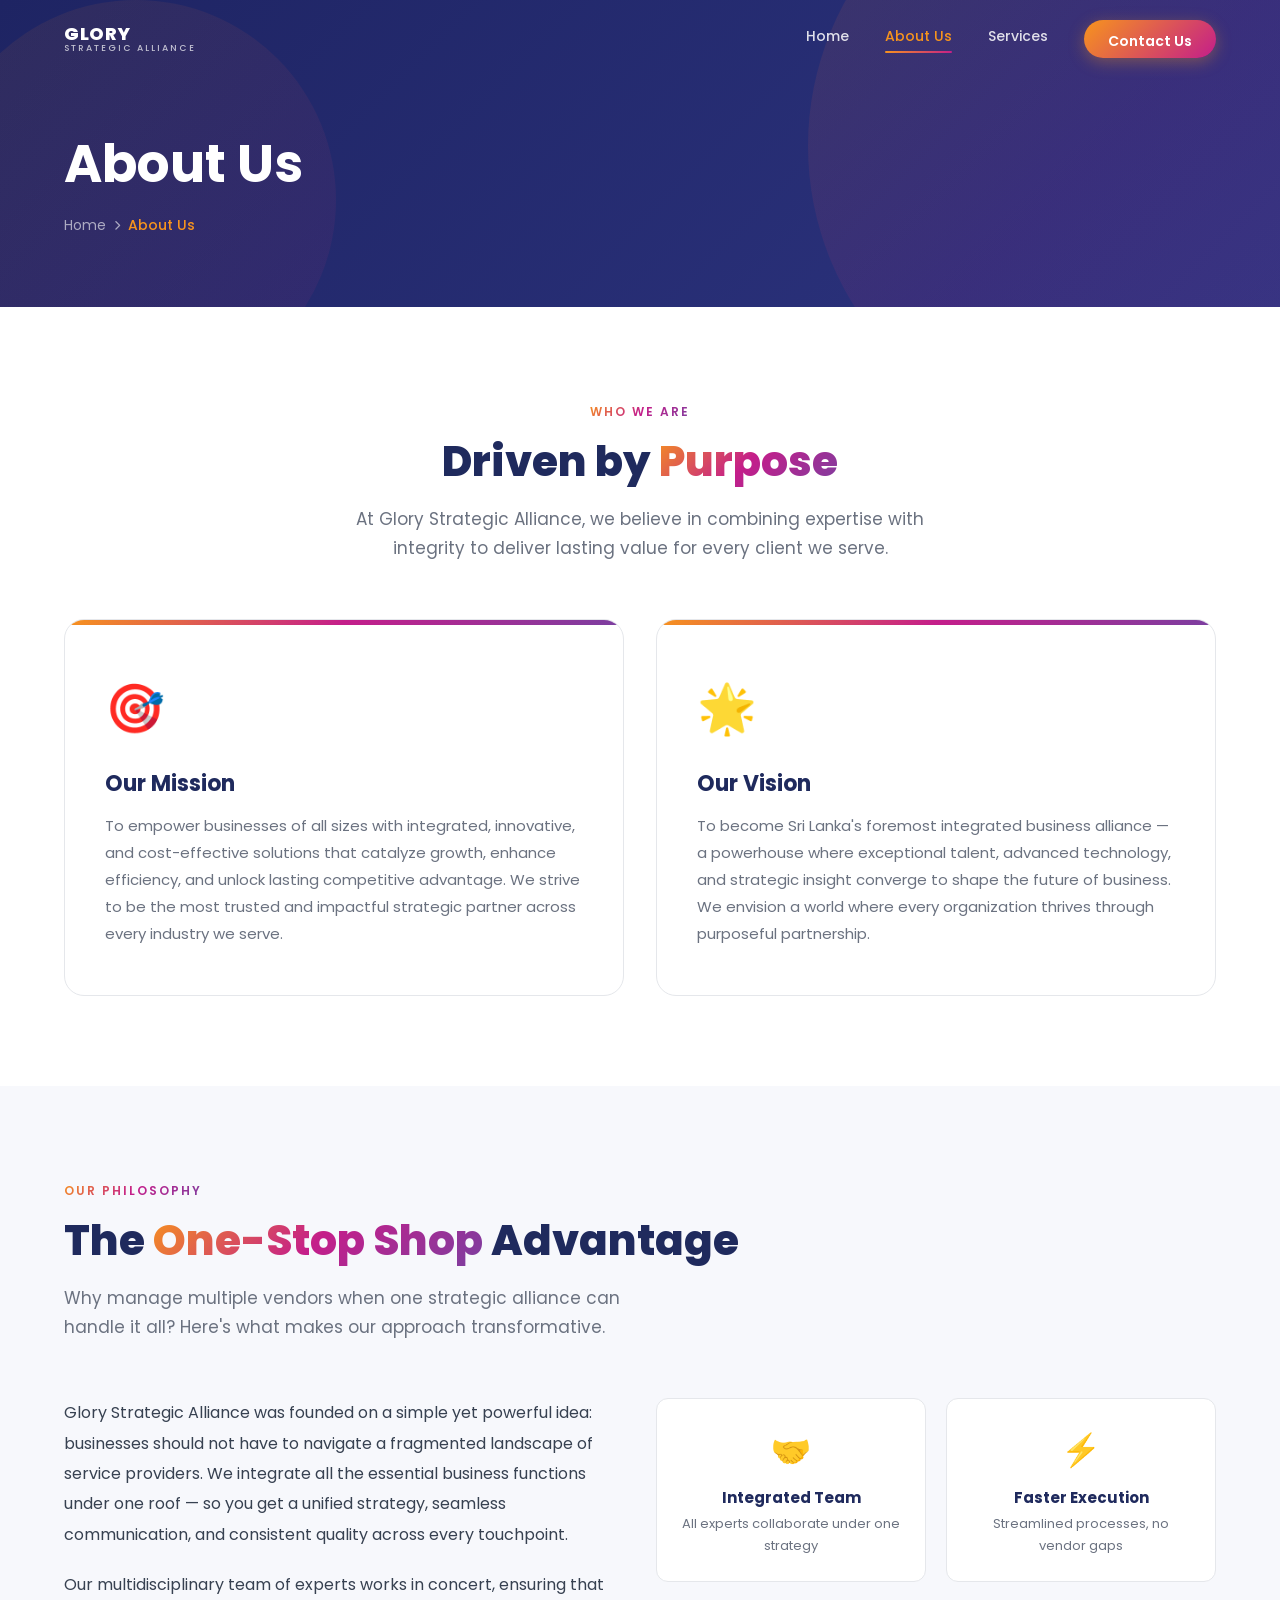
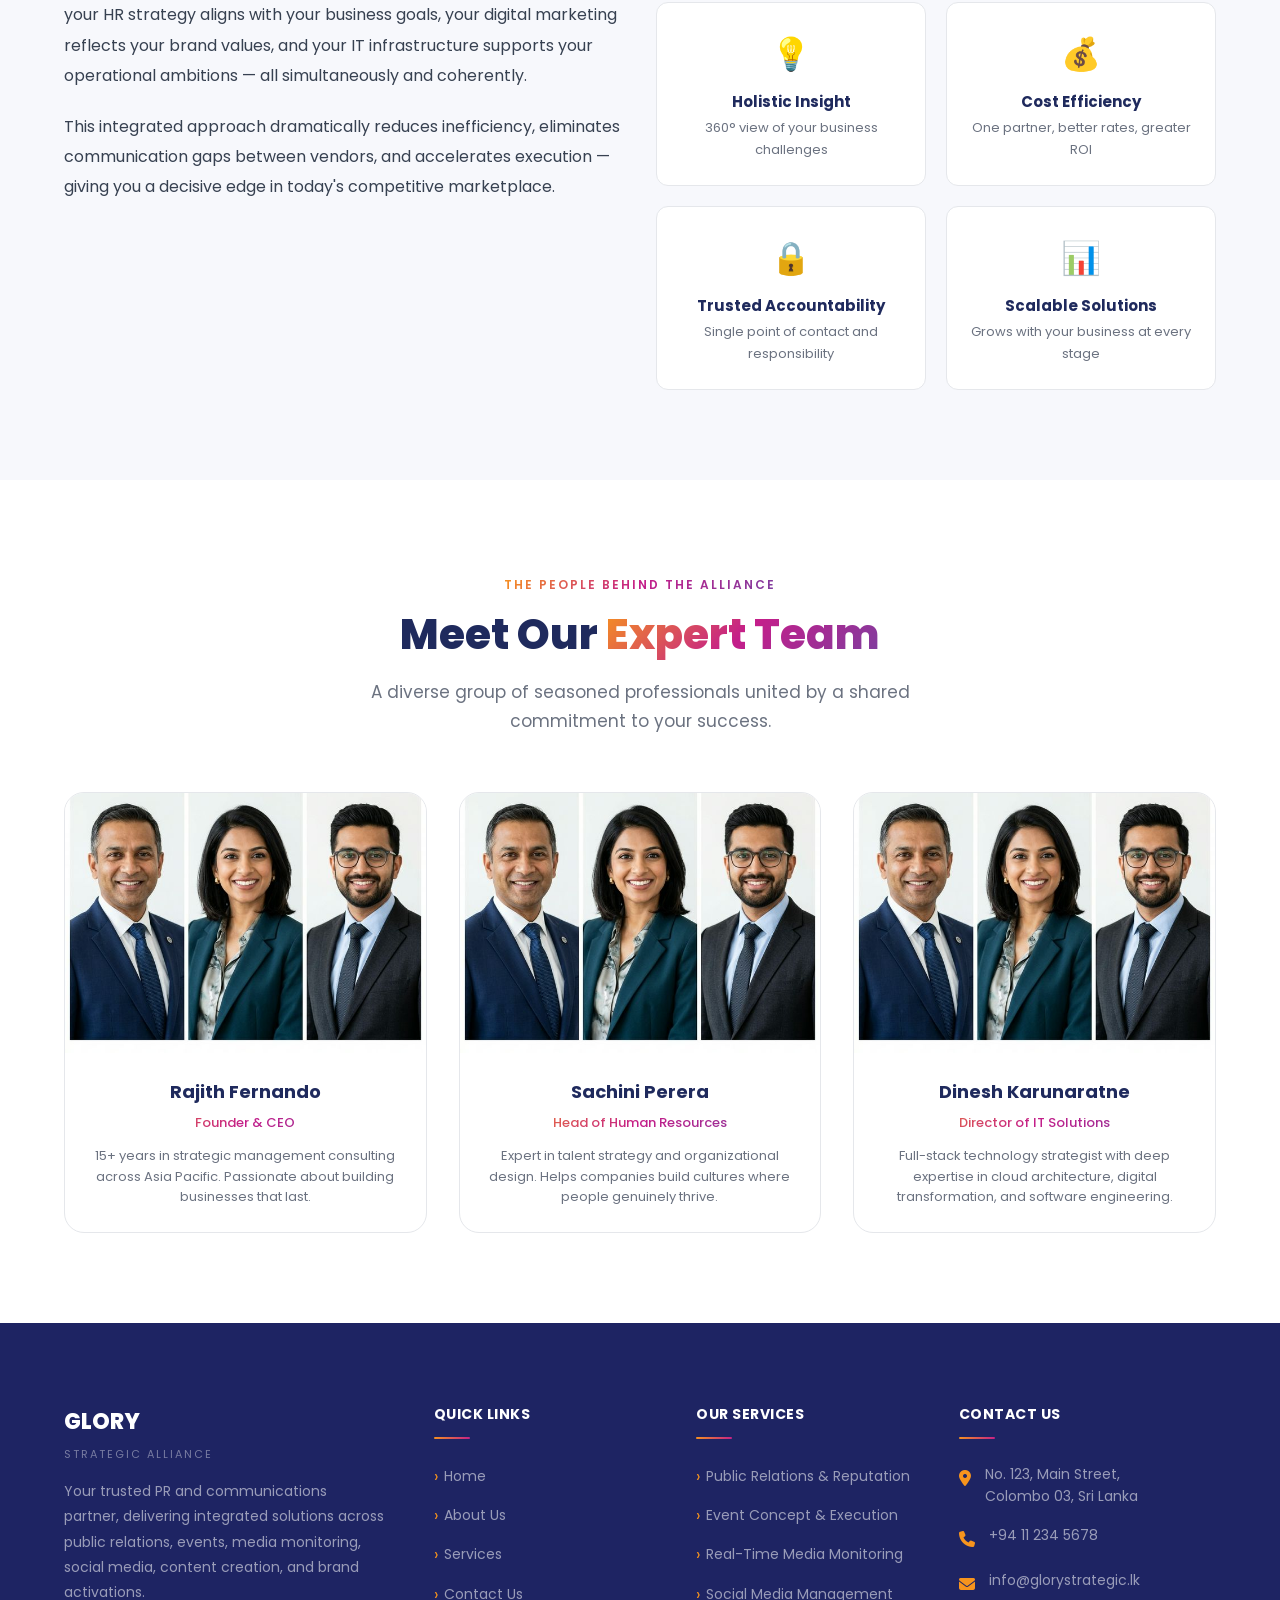
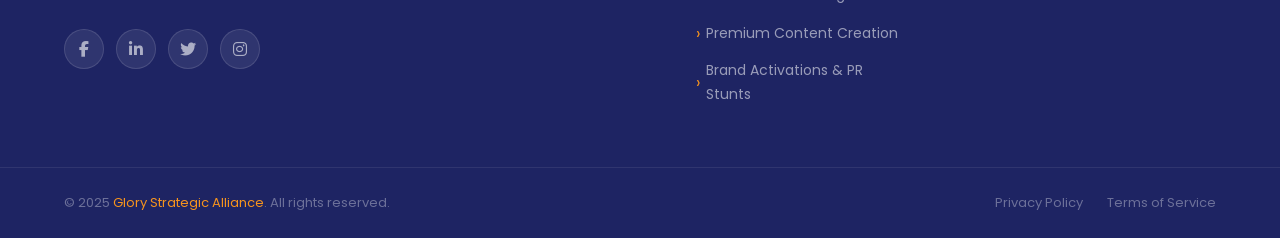
==== commit e8c8c701: "feat: pivot brand identity from general business consulting to a specialist PR and communications ag" ====
--- a/about.html
+++ b/about.html
@@ -197,7 +197,7 @@
         <div>
           <div class="footer-brand-name">GLORY</div>
           <div class="footer-brand-tag">Strategic Alliance</div>
-          <p class="footer-about">Your trusted one-stop business partner, delivering integrated solutions across consulting, HR, IT, marketing, finance, and more.</p>
+          <p class="footer-about">Your trusted PR and communications partner, delivering integrated solutions across public relations, events, media monitoring, social media, content creation, and brand activations.</p>
           <div class="footer-socials">
             <a href="#" class="social-icon" aria-label="Facebook"><i class="fab fa-facebook-f"></i></a>
             <a href="#" class="social-icon" aria-label="LinkedIn"><i class="fab fa-linkedin-in"></i></a>
@@ -217,12 +217,12 @@
         <div>
           <div class="footer-heading">Our Services</div>
           <ul class="footer-links">
-            <li><a href="services.html">Business Consulting</a></li>
-            <li><a href="services.html">HR & Recruitment</a></li>
-            <li><a href="services.html">Digital Marketing</a></li>
-            <li><a href="services.html">IT Solutions</a></li>
-            <li><a href="services.html">Financial Advisory</a></li>
-            <li><a href="services.html">Training & Development</a></li>
+            <li><a href="services.html">Public Relations &amp; Reputation</a></li>
+            <li><a href="services.html">Event Concept &amp; Execution</a></li>
+            <li><a href="services.html">Real-Time Media Monitoring</a></li>
+            <li><a href="services.html">Social Media Management</a></li>
+            <li><a href="services.html">Premium Content Creation</a></li>
+            <li><a href="services.html">Brand Activations &amp; PR Stunts</a></li>
           </ul>
         </div>
         <div>
--- a/css/styles.css
+++ b/css/styles.css
@@ -942,6 +942,15 @@
   line-height: 1.6;
 }
 
+.service-full-desc {
+  font-size: 14px;
+  color: var(--mid-gray);
+  line-height: 1.75;
+  border-left: 3px solid;
+  border-image: var(--gradient-brand) 1;
+  padding-left: 14px;
+}
+
 .service-full-list {
   display: flex;
   flex-direction: column;
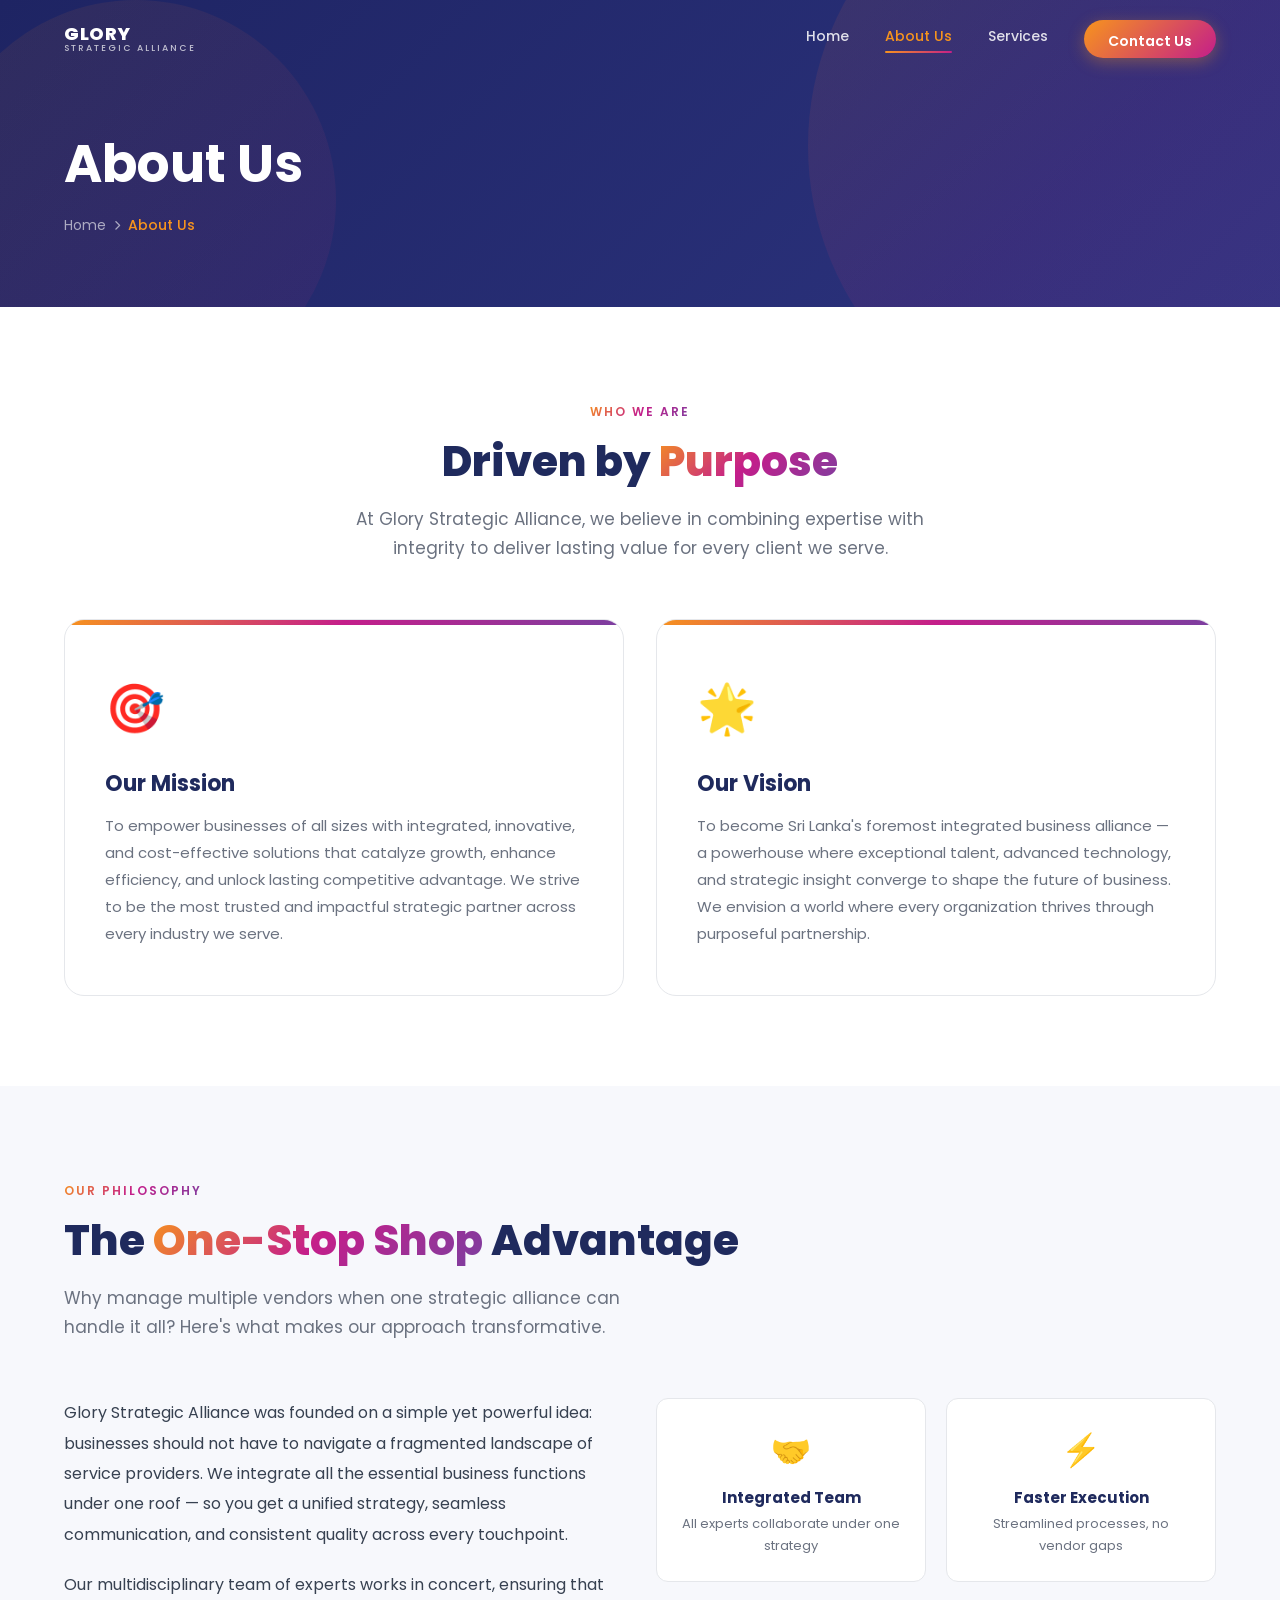
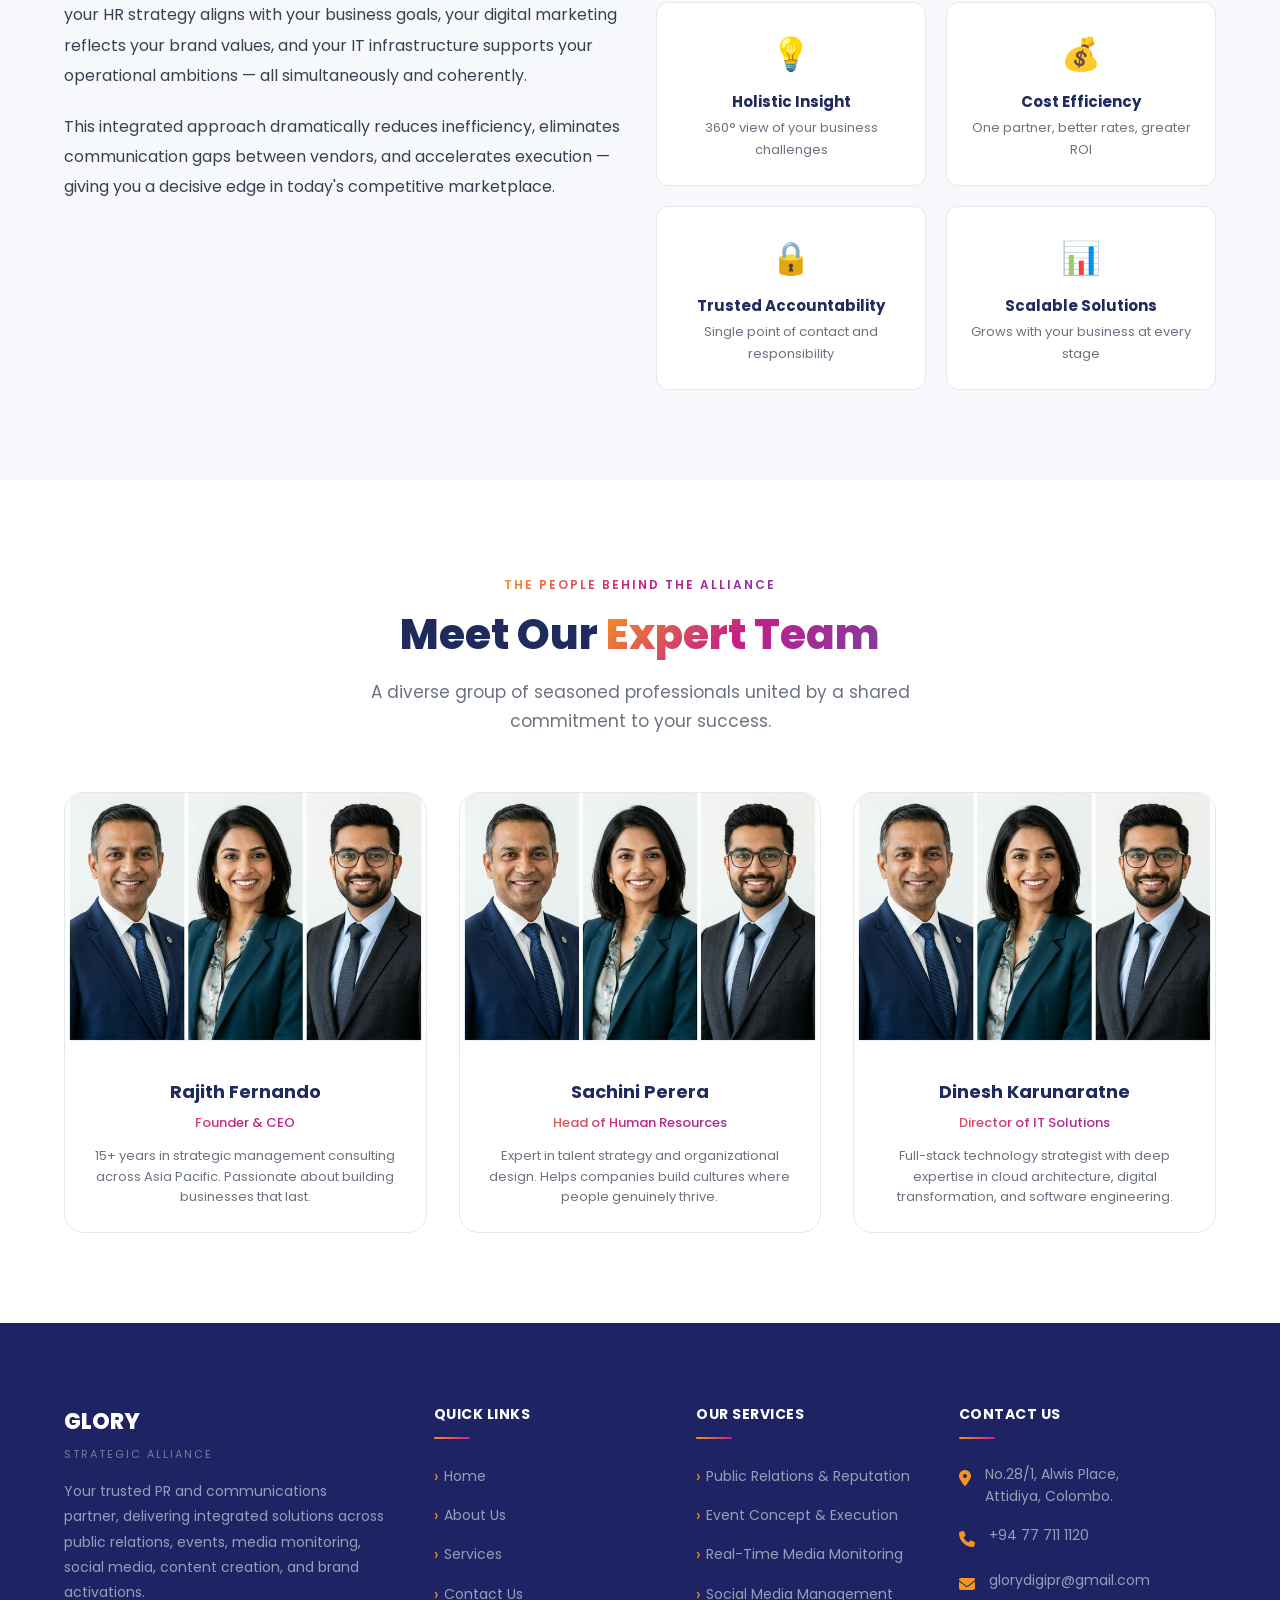
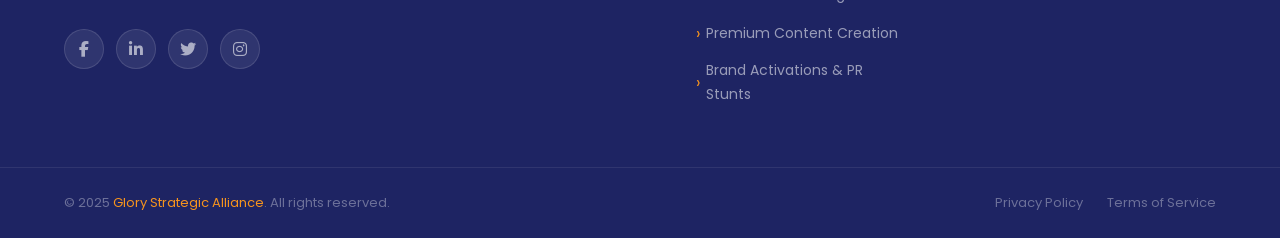
==== commit 8bcf9f8f: "chore: update company contact details and refresh service offerings in site pages" ====
--- a/about.html
+++ b/about.html
@@ -229,15 +229,15 @@
           <div class="footer-heading">Contact Us</div>
           <div class="footer-contact-item">
             <span class="footer-contact-icon"><i class="fas fa-map-marker-alt"></i></span>
-            <span class="footer-contact-text">No. 123, Main Street,<br>Colombo 03, Sri Lanka</span>
+            <span class="footer-contact-text">No.28/1, Alwis Place,<br>Attidiya, Colombo.</span>
           </div>
           <div class="footer-contact-item">
             <span class="footer-contact-icon"><i class="fas fa-phone"></i></span>
-            <span class="footer-contact-text"><a href="tel:+94112345678">+94 11 234 5678</a></span>
+            <span class="footer-contact-text"><a href="tel:+94777111120">+94 77 711 1120</a></span>
           </div>
           <div class="footer-contact-item">
             <span class="footer-contact-icon"><i class="fas fa-envelope"></i></span>
-            <span class="footer-contact-text"><a href="mailto:info@glorystrategic.lk">info@glorystrategic.lk</a></span>
+            <span class="footer-contact-text"><a href="mailto:glorydigipr@gmail.com">glorydigipr@gmail.com</a></span>
           </div>
         </div>
       </div>
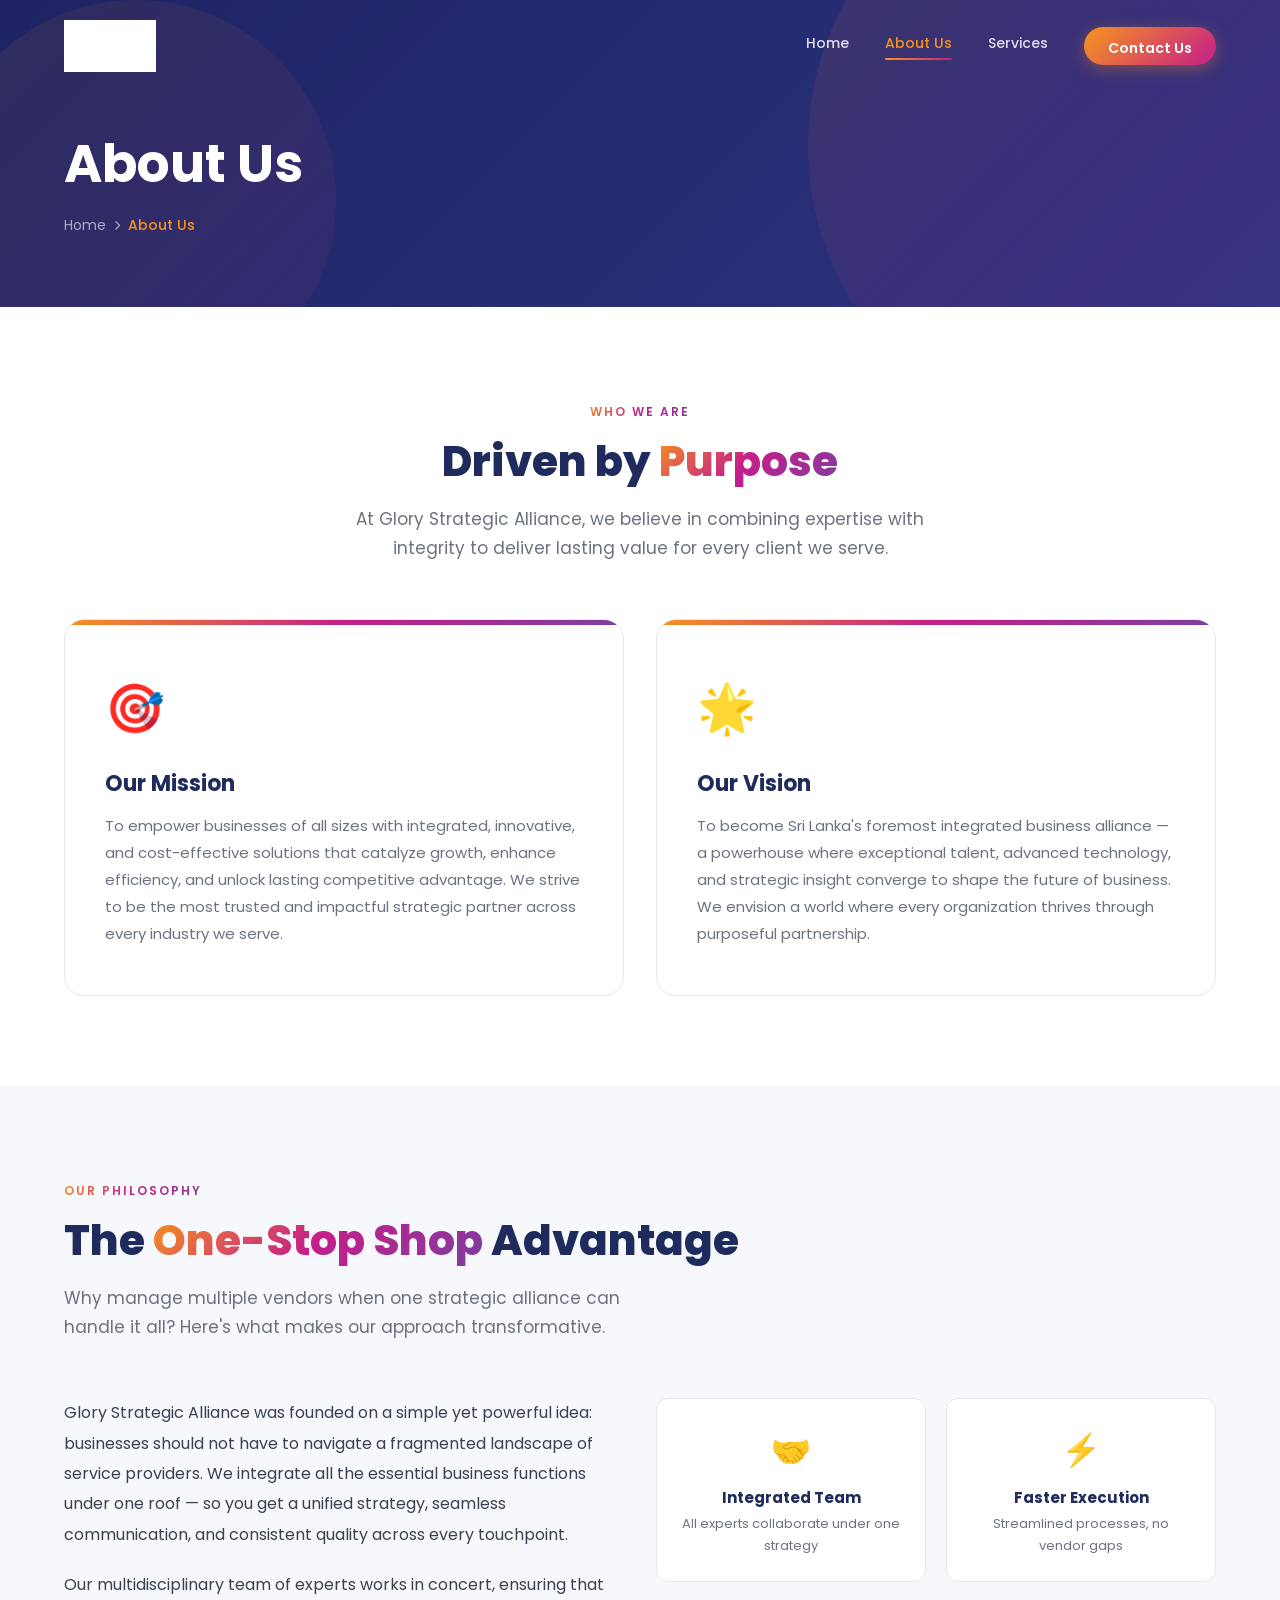
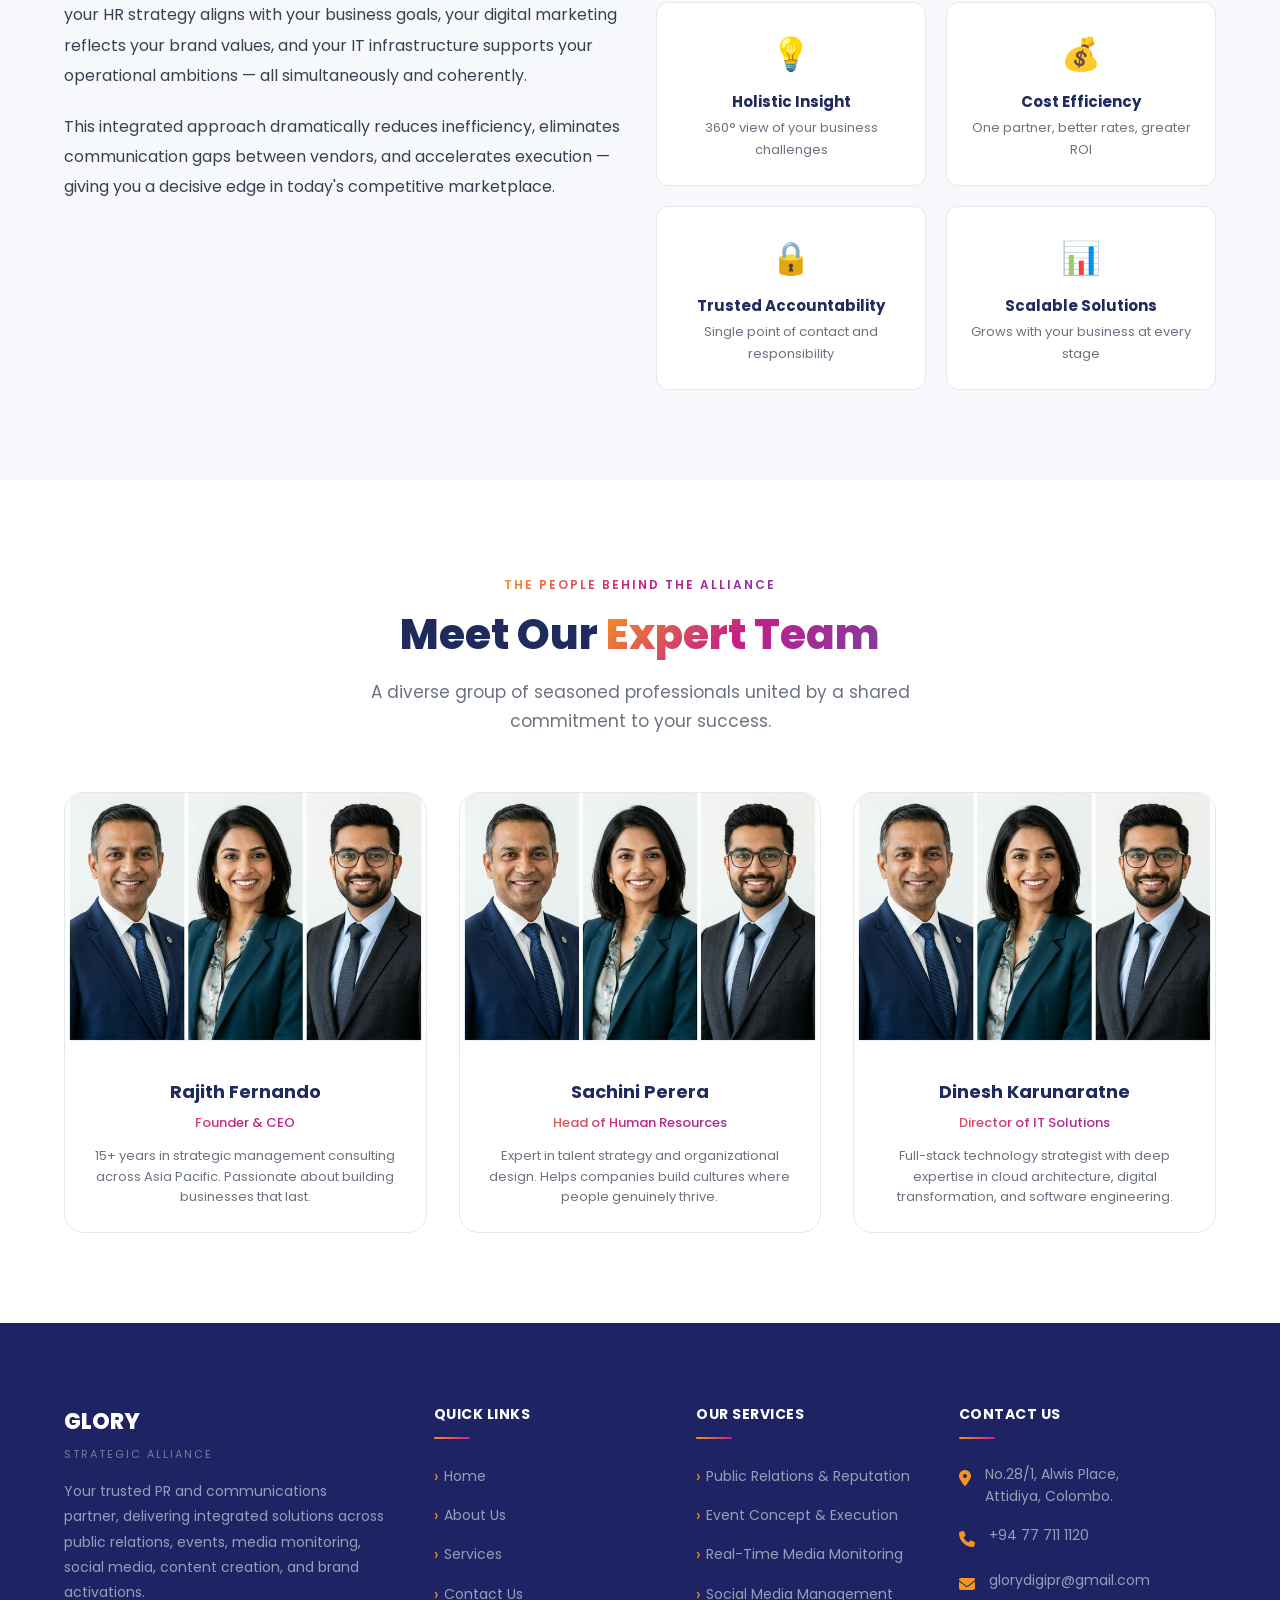
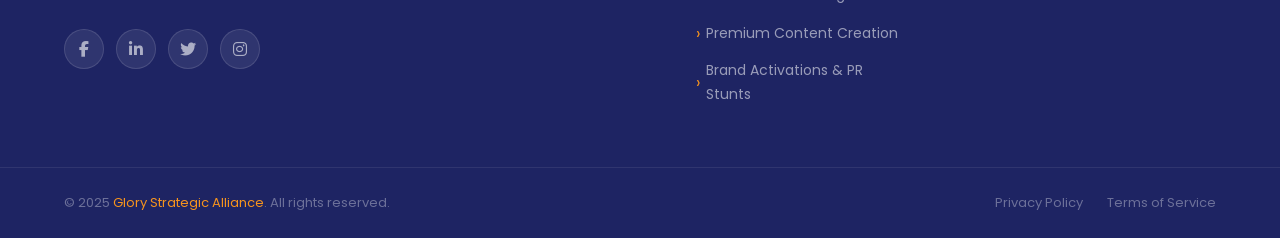
==== commit bb02a5a1: "feat: implement site-wide design system with new CSS styles and logo integration" ====
--- a/about.html
+++ b/about.html
@@ -14,10 +14,7 @@
   <nav class="navbar scrolled" id="navbar">
     <div class="container navbar-inner">
       <a href="index.html" class="navbar-brand">
-        <div class="brand-logo-text">
-          <span class="brand-name">GLORY</span>
-          <span class="brand-tagline">Strategic Alliance</span>
-        </div>
+        <img src="images/logo.png" alt="Glory Strategic Alliance" class="navbar-logo" />
       </a>
       <div class="nav-links">
         <a href="index.html">Home</a>
--- a/css/styles.css
+++ b/css/styles.css
@@ -236,15 +236,20 @@
   gap: 12px;
 }
 
-.brand-logo {
-  height: 48px;
+.navbar-logo {
+  height: 52px;
   width: auto;
-}
-
-.brand-logo-text {
-  display: flex;
-  flex-direction: column;
-  line-height: 1.1;
+  display: block;
+  object-fit: contain;
+  transition: var(--transition);
+  /* Make logo visible on dark hero background */
+  filter: brightness(0) invert(1);
+}
+
+.navbar.scrolled .navbar-logo {
+  height: 44px;
+  /* Restore original colors on white navbar */
+  filter: none;
 }
 
 .brand-name {
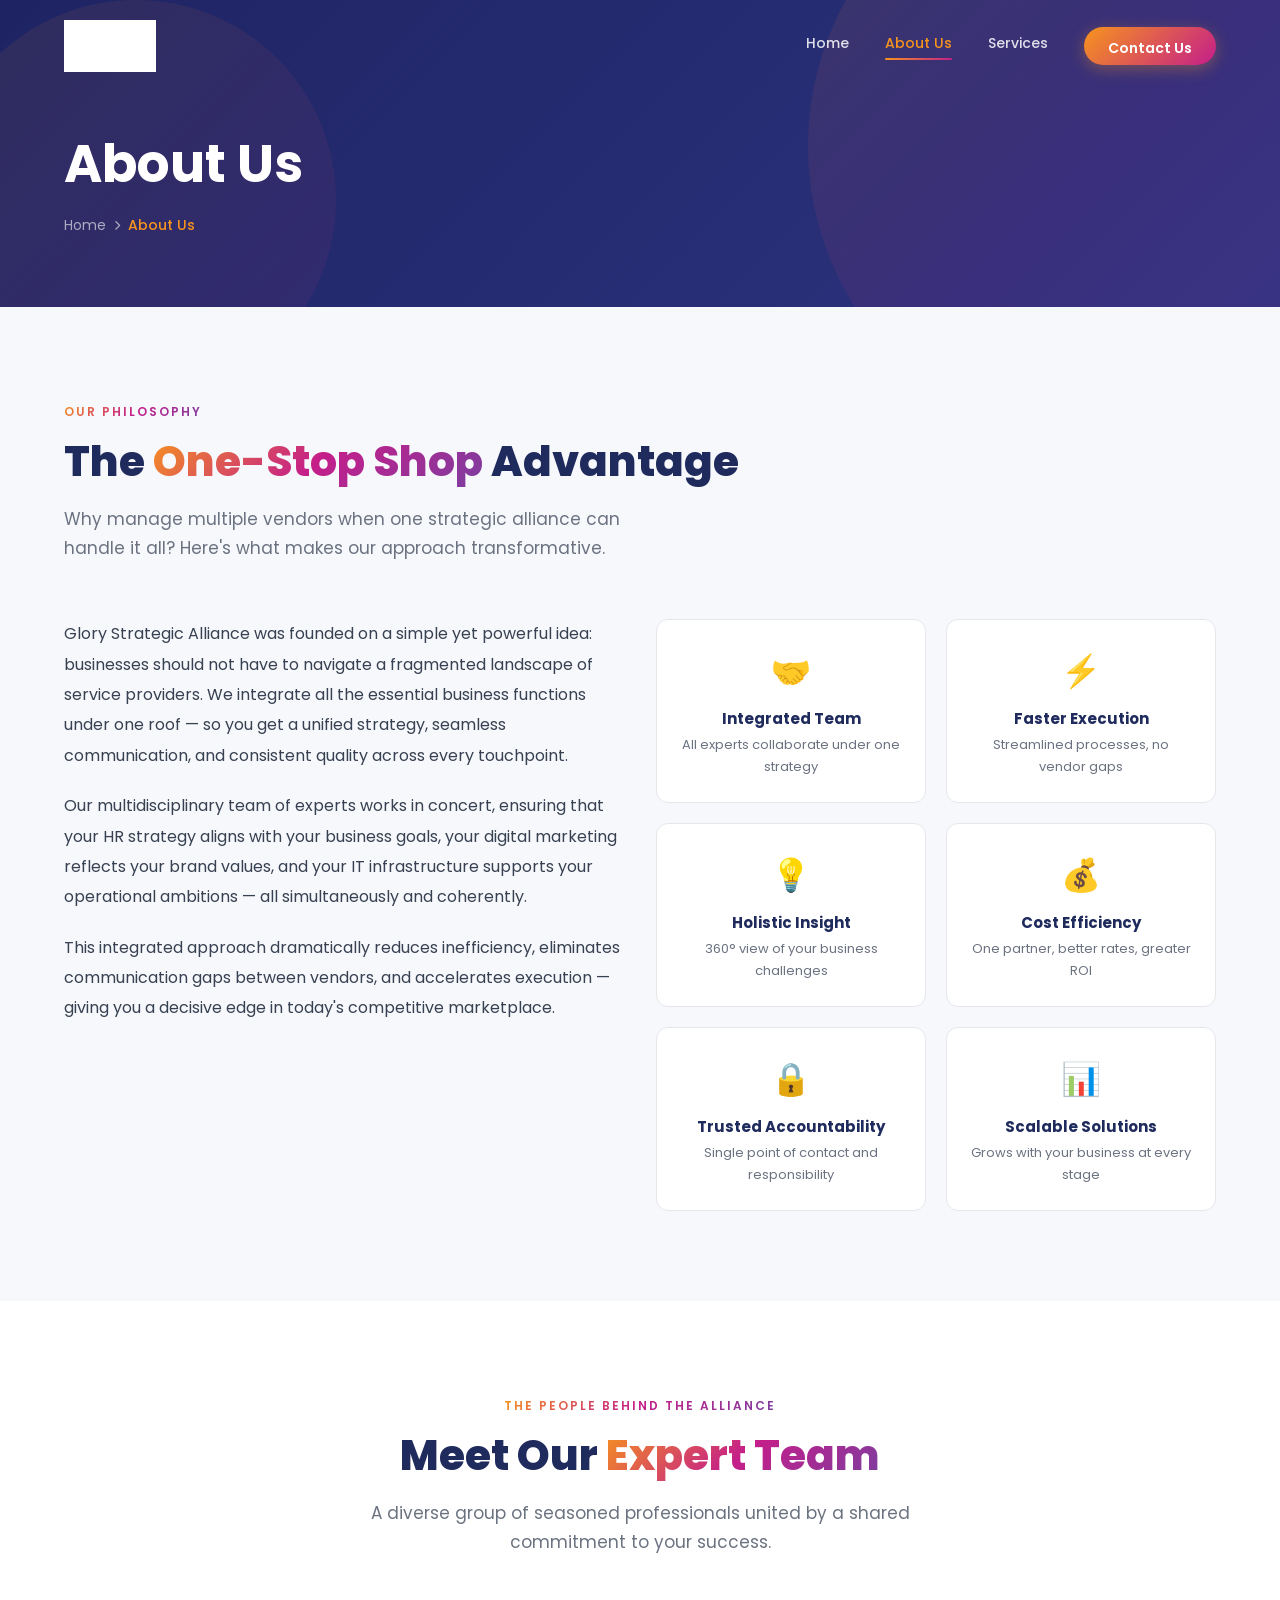
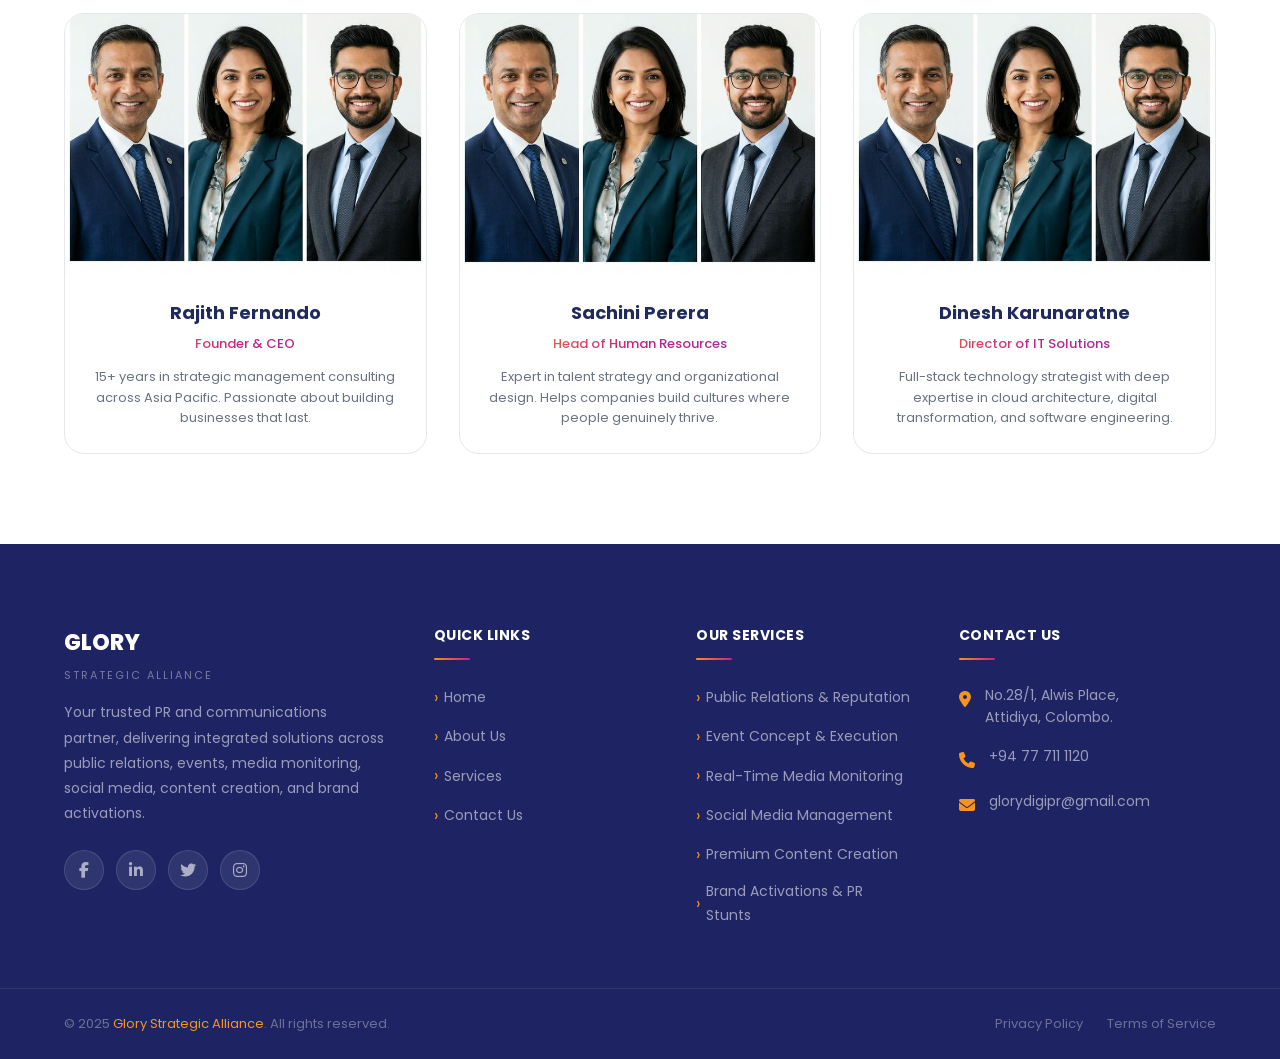
==== commit 66380e23: "refactor: remove mission and vision section from about page" ====
--- a/about.html
+++ b/about.html
@@ -47,30 +47,7 @@
     </div>
   </section>
 
-  <!-- ========== MISSION & VISION ========== -->
-  <section class="section">
-    <div class="container">
-      <div class="section-header centered reveal">
-        <span class="section-tag">Who We Are</span>
-        <h2 class="section-heading">Driven by <span>Purpose</span></h2>
-        <p class="section-subtext">At Glory Strategic Alliance, we believe in combining expertise with integrity to deliver lasting value for every client we serve.</p>
-      </div>
-      <div class="mv-grid">
-        <div class="mv-card reveal reveal-delay-1">
-          <div class="mv-card-accent"></div>
-          <div class="mv-icon">🎯</div>
-          <h3>Our Mission</h3>
-          <p>To empower businesses of all sizes with integrated, innovative, and cost-effective solutions that catalyze growth, enhance efficiency, and unlock lasting competitive advantage. We strive to be the most trusted and impactful strategic partner across every industry we serve.</p>
-        </div>
-        <div class="mv-card reveal reveal-delay-2">
-          <div class="mv-card-accent"></div>
-          <div class="mv-icon">🌟</div>
-          <h3>Our Vision</h3>
-          <p>To become Sri Lanka's foremost integrated business alliance — a powerhouse where exceptional talent, advanced technology, and strategic insight converge to shape the future of business. We envision a world where every organization thrives through purposeful partnership.</p>
-        </div>
-      </div>
-    </div>
-  </section>
+
 
   <!-- ========== ONE-STOP SHOP EXPANDED ========== -->
   <section class="section section-light">
